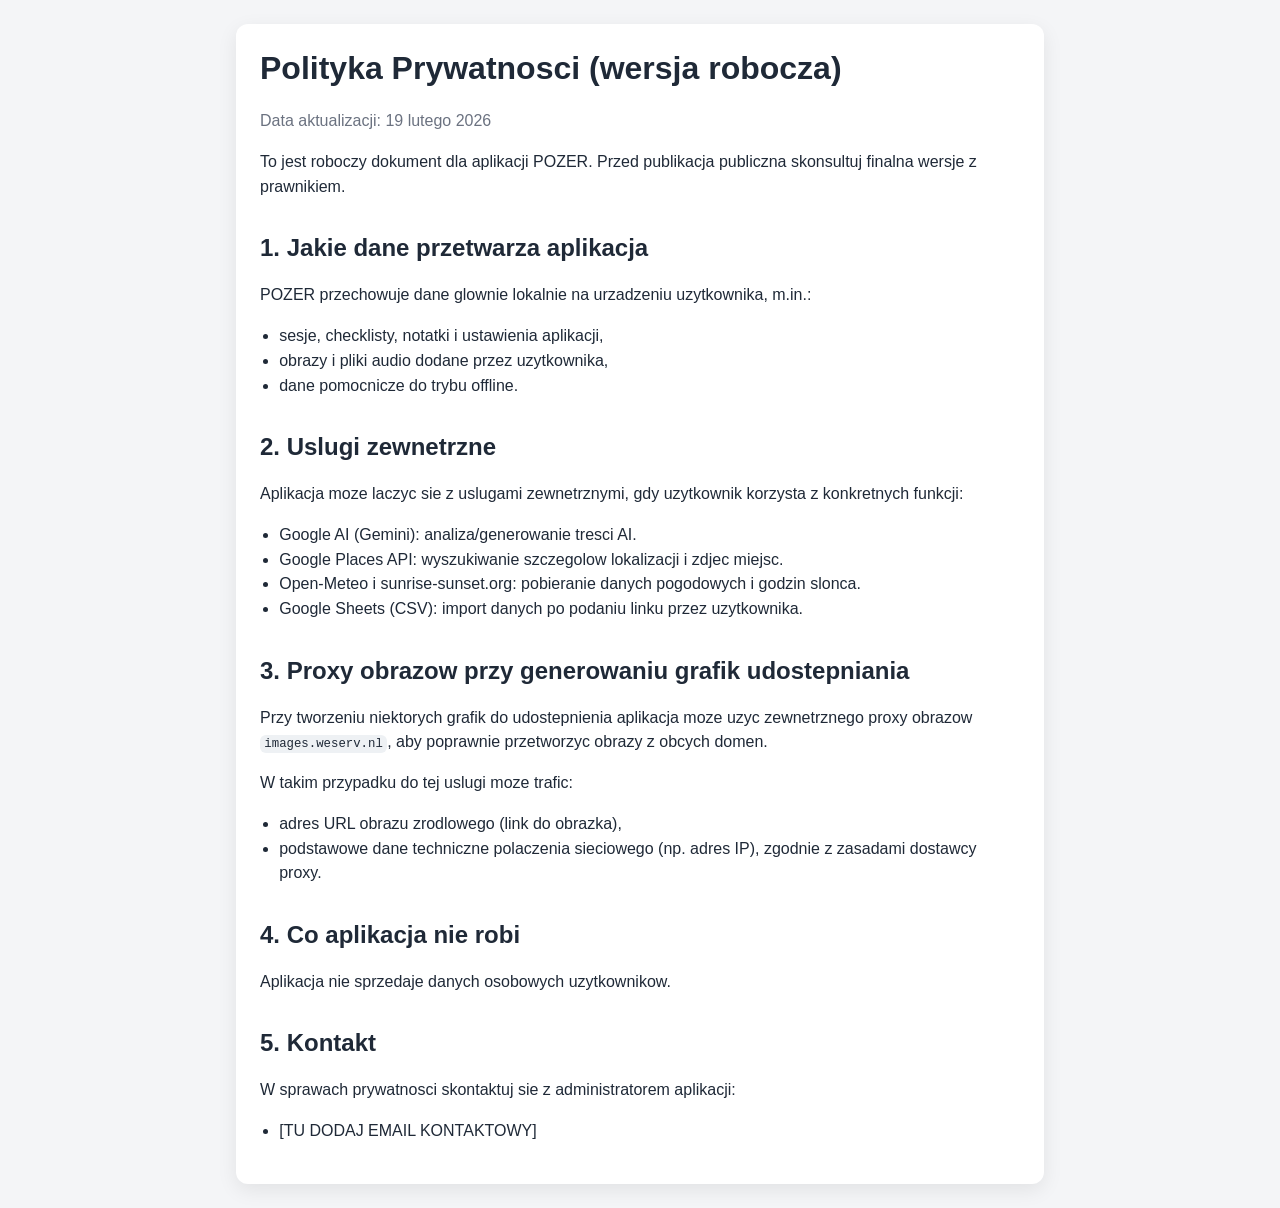
==== index.html @ 109939c1 "Add privacy policy page" ====
<!doctype html>
<html lang="pl">
<head>
  <meta charset="UTF-8" />
  <meta name="viewport" content="width=device-width, initial-scale=1.0" />
  <title>Polityka Prywatnosci - POZER</title>
  <style>
    :root {
      color-scheme: light dark;
    }
    body {
      margin: 0;
      font-family: -apple-system, BlinkMacSystemFont, "Segoe UI", Roboto, "Helvetica Neue", Arial, sans-serif;
      line-height: 1.55;
      background: #f4f5f7;
      color: #1f2937;
    }
    main {
      max-width: 760px;
      margin: 24px auto;
      padding: 24px;
      background: #ffffff;
      border-radius: 12px;
      box-shadow: 0 6px 20px rgba(0, 0, 0, 0.08);
    }
    h1, h2 {
      line-height: 1.25;
      margin-top: 1.4em;
    }
    h1 {
      margin-top: 0;
    }
    code {
      background: #eef1f4;
      padding: 0.15em 0.35em;
      border-radius: 6px;
      font-size: 0.95em;
    }
    ul {
      padding-left: 1.2em;
    }
    .muted {
      color: #6b7280;
    }
    @media (max-width: 820px) {
      main {
        margin: 0;
        border-radius: 0;
        min-height: 100vh;
      }
    }
  </style>
</head>
<body>
  <main>
    <h1>Polityka Prywatnosci (wersja robocza)</h1>
    <p class="muted">Data aktualizacji: 19 lutego 2026</p>
    <p>To jest roboczy dokument dla aplikacji POZER. Przed publikacja publiczna skonsultuj finalna wersje z prawnikiem.</p>

    <h2>1. Jakie dane przetwarza aplikacja</h2>
    <p>POZER przechowuje dane glownie lokalnie na urzadzeniu uzytkownika, m.in.:</p>
    <ul>
      <li>sesje, checklisty, notatki i ustawienia aplikacji,</li>
      <li>obrazy i pliki audio dodane przez uzytkownika,</li>
      <li>dane pomocnicze do trybu offline.</li>
    </ul>

    <h2>2. Uslugi zewnetrzne</h2>
    <p>Aplikacja moze laczyc sie z uslugami zewnetrznymi, gdy uzytkownik korzysta z konkretnych funkcji:</p>
    <ul>
      <li>Google AI (Gemini): analiza/generowanie tresci AI.</li>
      <li>Google Places API: wyszukiwanie szczegolow lokalizacji i zdjec miejsc.</li>
      <li>Open-Meteo i sunrise-sunset.org: pobieranie danych pogodowych i godzin slonca.</li>
      <li>Google Sheets (CSV): import danych po podaniu linku przez uzytkownika.</li>
    </ul>

    <h2>3. Proxy obrazow przy generowaniu grafik udostepniania</h2>
    <p>Przy tworzeniu niektorych grafik do udostepnienia aplikacja moze uzyc zewnetrznego proxy obrazow <code>images.weserv.nl</code>, aby poprawnie przetworzyc obrazy z obcych domen.</p>
    <p>W takim przypadku do tej uslugi moze trafic:</p>
    <ul>
      <li>adres URL obrazu zrodlowego (link do obrazka),</li>
      <li>podstawowe dane techniczne polaczenia sieciowego (np. adres IP), zgodnie z zasadami dostawcy proxy.</li>
    </ul>

    <h2>4. Co aplikacja nie robi</h2>
    <p>Aplikacja nie sprzedaje danych osobowych uzytkownikow.</p>

    <h2>5. Kontakt</h2>
    <p>W sprawach prywatnosci skontaktuj sie z administratorem aplikacji:</p>
    <ul>
      <li>[TU DODAJ EMAIL KONTAKTOWY]</li>
    </ul>
  </main>
</body>
</html>
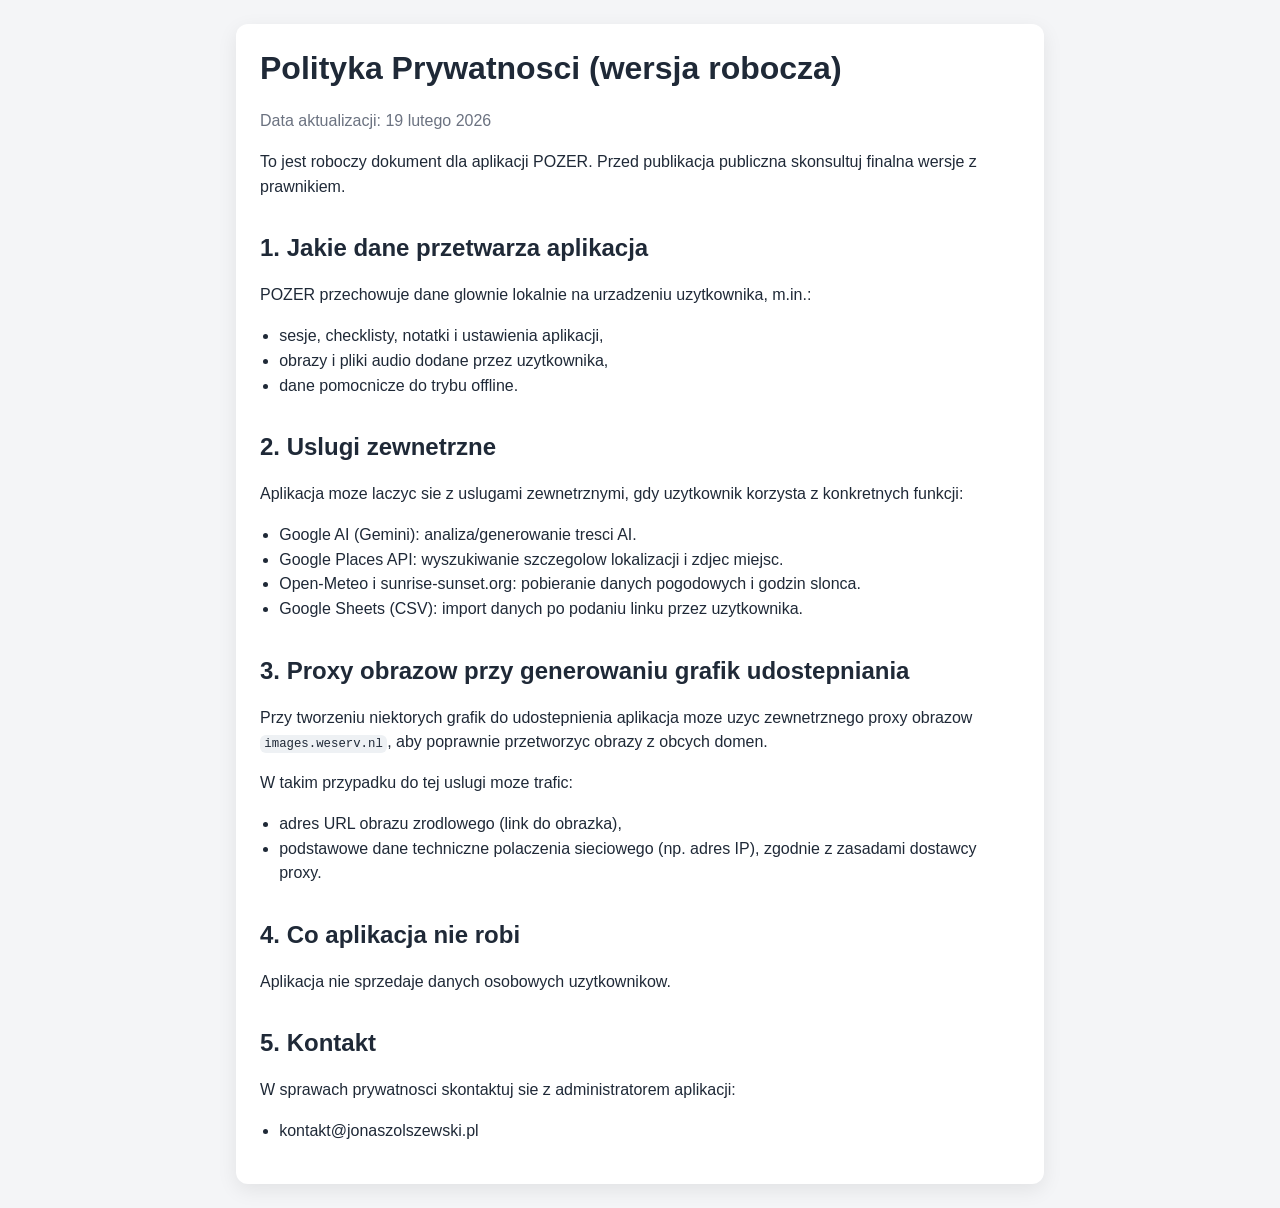
==== commit 94353bcb: "Update privacy contact email" ====
--- a/index.html
+++ b/index.html
@@ -88,7 +88,7 @@
     <h2>5. Kontakt</h2>
     <p>W sprawach prywatnosci skontaktuj sie z administratorem aplikacji:</p>
     <ul>
-      <li>[TU DODAJ EMAIL KONTAKTOWY]</li>
+      <li>kontakt@jonaszolszewski.pl</li>
     </ul>
   </main>
 </body>
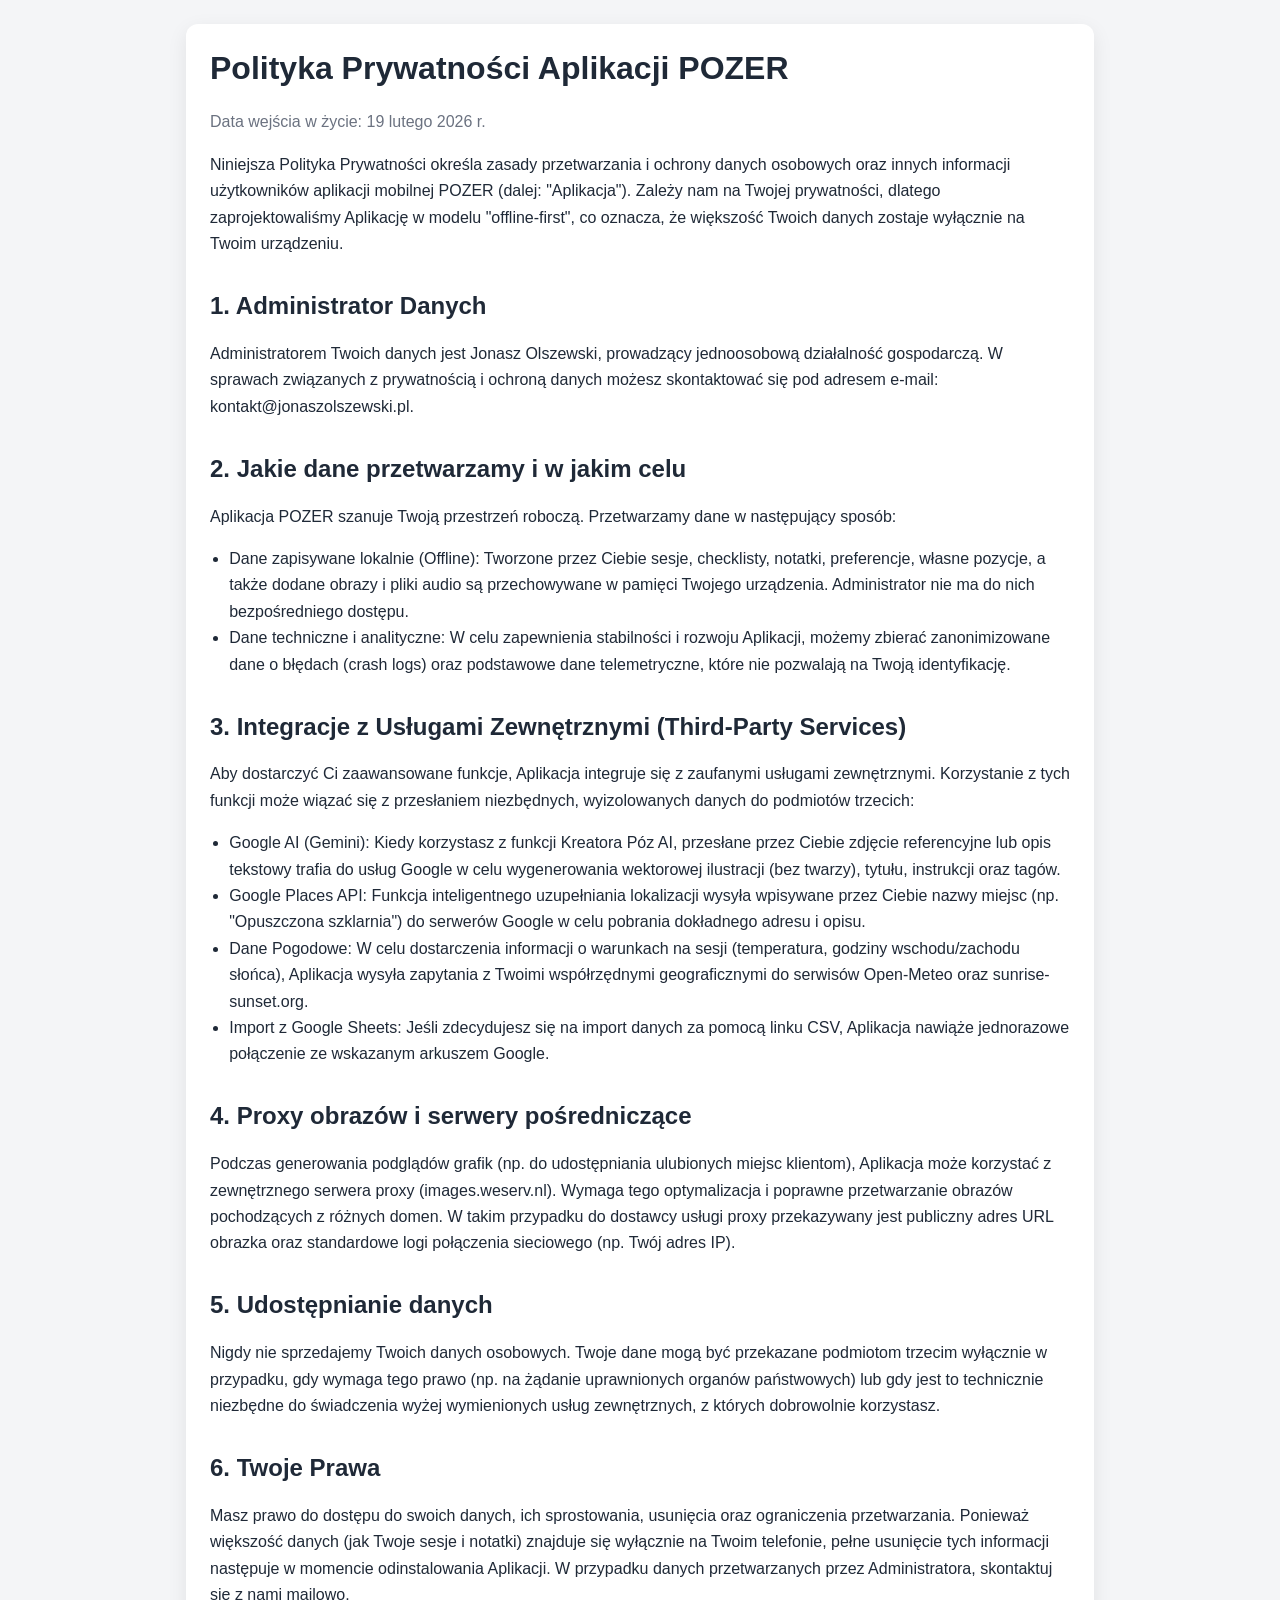
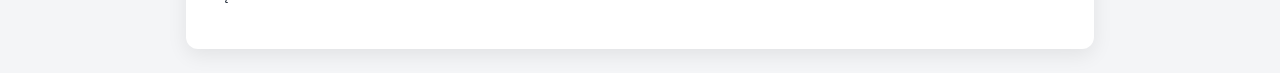
==== commit a8fbd7c2: "Update privacy policy content (2026-02-19)" ====
--- a/index.html
+++ b/index.html
@@ -3,20 +3,17 @@
 <head>
   <meta charset="UTF-8" />
   <meta name="viewport" content="width=device-width, initial-scale=1.0" />
-  <title>Polityka Prywatnosci - POZER</title>
+  <title>Polityka Prywatności - POZER</title>
   <style>
-    :root {
-      color-scheme: light dark;
-    }
     body {
       margin: 0;
       font-family: -apple-system, BlinkMacSystemFont, "Segoe UI", Roboto, "Helvetica Neue", Arial, sans-serif;
-      line-height: 1.55;
+      line-height: 1.65;
       background: #f4f5f7;
       color: #1f2937;
     }
     main {
-      max-width: 760px;
+      max-width: 860px;
       margin: 24px auto;
       padding: 24px;
       background: #ffffff;
@@ -27,22 +24,10 @@
       line-height: 1.25;
       margin-top: 1.4em;
     }
-    h1 {
-      margin-top: 0;
-    }
-    code {
-      background: #eef1f4;
-      padding: 0.15em 0.35em;
-      border-radius: 6px;
-      font-size: 0.95em;
-    }
-    ul {
-      padding-left: 1.2em;
-    }
-    .muted {
-      color: #6b7280;
-    }
-    @media (max-width: 820px) {
+    h1 { margin-top: 0; }
+    ul { padding-left: 1.2em; }
+    .muted { color: #6b7280; }
+    @media (max-width: 900px) {
       main {
         margin: 0;
         border-radius: 0;
@@ -53,43 +38,38 @@
 </head>
 <body>
   <main>
-    <h1>Polityka Prywatnosci (wersja robocza)</h1>
-    <p class="muted">Data aktualizacji: 19 lutego 2026</p>
-    <p>To jest roboczy dokument dla aplikacji POZER. Przed publikacja publiczna skonsultuj finalna wersje z prawnikiem.</p>
+    <h1>Polityka Prywatności Aplikacji POZER</h1>
+    <p class="muted">Data wejścia w życie: 19 lutego 2026 r.</p>
 
-    <h2>1. Jakie dane przetwarza aplikacja</h2>
-    <p>POZER przechowuje dane glownie lokalnie na urzadzeniu uzytkownika, m.in.:</p>
+    <p>Niniejsza Polityka Prywatności określa zasady przetwarzania i ochrony danych osobowych oraz innych informacji użytkowników aplikacji mobilnej POZER (dalej: "Aplikacja"). Zależy nam na Twojej prywatności, dlatego zaprojektowaliśmy Aplikację w modelu "offline-first", co oznacza, że większość Twoich danych zostaje wyłącznie na Twoim urządzeniu.</p>
+
+    <h2>1. Administrator Danych</h2>
+    <p>Administratorem Twoich danych jest Jonasz Olszewski, prowadzący jednoosobową działalność gospodarczą. W sprawach związanych z prywatnością i ochroną danych możesz skontaktować się pod adresem e-mail: kontakt@jonaszolszewski.pl.</p>
+
+    <h2>2. Jakie dane przetwarzamy i w jakim celu</h2>
+    <p>Aplikacja POZER szanuje Twoją przestrzeń roboczą. Przetwarzamy dane w następujący sposób:</p>
     <ul>
-      <li>sesje, checklisty, notatki i ustawienia aplikacji,</li>
-      <li>obrazy i pliki audio dodane przez uzytkownika,</li>
-      <li>dane pomocnicze do trybu offline.</li>
+      <li>Dane zapisywane lokalnie (Offline): Tworzone przez Ciebie sesje, checklisty, notatki, preferencje, własne pozycje, a także dodane obrazy i pliki audio są przechowywane w pamięci Twojego urządzenia. Administrator nie ma do nich bezpośredniego dostępu.</li>
+      <li>Dane techniczne i analityczne: W celu zapewnienia stabilności i rozwoju Aplikacji, możemy zbierać zanonimizowane dane o błędach (crash logs) oraz podstawowe dane telemetryczne, które nie pozwalają na Twoją identyfikację.</li>
     </ul>
 
-    <h2>2. Uslugi zewnetrzne</h2>
-    <p>Aplikacja moze laczyc sie z uslugami zewnetrznymi, gdy uzytkownik korzysta z konkretnych funkcji:</p>
+    <h2>3. Integracje z Usługami Zewnętrznymi (Third-Party Services)</h2>
+    <p>Aby dostarczyć Ci zaawansowane funkcje, Aplikacja integruje się z zaufanymi usługami zewnętrznymi. Korzystanie z tych funkcji może wiązać się z przesłaniem niezbędnych, wyizolowanych danych do podmiotów trzecich:</p>
     <ul>
-      <li>Google AI (Gemini): analiza/generowanie tresci AI.</li>
-      <li>Google Places API: wyszukiwanie szczegolow lokalizacji i zdjec miejsc.</li>
-      <li>Open-Meteo i sunrise-sunset.org: pobieranie danych pogodowych i godzin slonca.</li>
-      <li>Google Sheets (CSV): import danych po podaniu linku przez uzytkownika.</li>
+      <li>Google AI (Gemini): Kiedy korzystasz z funkcji Kreatora Póz AI, przesłane przez Ciebie zdjęcie referencyjne lub opis tekstowy trafia do usług Google w celu wygenerowania wektorowej ilustracji (bez twarzy), tytułu, instrukcji oraz tagów.</li>
+      <li>Google Places API: Funkcja inteligentnego uzupełniania lokalizacji wysyła wpisywane przez Ciebie nazwy miejsc (np. "Opuszczona szklarnia") do serwerów Google w celu pobrania dokładnego adresu i opisu.</li>
+      <li>Dane Pogodowe: W celu dostarczenia informacji o warunkach na sesji (temperatura, godziny wschodu/zachodu słońca), Aplikacja wysyła zapytania z Twoimi współrzędnymi geograficznymi do serwisów Open-Meteo oraz sunrise-sunset.org.</li>
+      <li>Import z Google Sheets: Jeśli zdecydujesz się na import danych za pomocą linku CSV, Aplikacja nawiąże jednorazowe połączenie ze wskazanym arkuszem Google.</li>
     </ul>
 
-    <h2>3. Proxy obrazow przy generowaniu grafik udostepniania</h2>
-    <p>Przy tworzeniu niektorych grafik do udostepnienia aplikacja moze uzyc zewnetrznego proxy obrazow <code>images.weserv.nl</code>, aby poprawnie przetworzyc obrazy z obcych domen.</p>
-    <p>W takim przypadku do tej uslugi moze trafic:</p>
-    <ul>
-      <li>adres URL obrazu zrodlowego (link do obrazka),</li>
-      <li>podstawowe dane techniczne polaczenia sieciowego (np. adres IP), zgodnie z zasadami dostawcy proxy.</li>
-    </ul>
+    <h2>4. Proxy obrazów i serwery pośredniczące</h2>
+    <p>Podczas generowania podglądów grafik (np. do udostępniania ulubionych miejsc klientom), Aplikacja może korzystać z zewnętrznego serwera proxy (images.weserv.nl). Wymaga tego optymalizacja i poprawne przetwarzanie obrazów pochodzących z różnych domen. W takim przypadku do dostawcy usługi proxy przekazywany jest publiczny adres URL obrazka oraz standardowe logi połączenia sieciowego (np. Twój adres IP).</p>
 
-    <h2>4. Co aplikacja nie robi</h2>
-    <p>Aplikacja nie sprzedaje danych osobowych uzytkownikow.</p>
+    <h2>5. Udostępnianie danych</h2>
+    <p>Nigdy nie sprzedajemy Twoich danych osobowych. Twoje dane mogą być przekazane podmiotom trzecim wyłącznie w przypadku, gdy wymaga tego prawo (np. na żądanie uprawnionych organów państwowych) lub gdy jest to technicznie niezbędne do świadczenia wyżej wymienionych usług zewnętrznych, z których dobrowolnie korzystasz.</p>
 
-    <h2>5. Kontakt</h2>
-    <p>W sprawach prywatnosci skontaktuj sie z administratorem aplikacji:</p>
-    <ul>
-      <li>kontakt@jonaszolszewski.pl</li>
-    </ul>
+    <h2>6. Twoje Prawa</h2>
+    <p>Masz prawo do dostępu do swoich danych, ich sprostowania, usunięcia oraz ograniczenia przetwarzania. Ponieważ większość danych (jak Twoje sesje i notatki) znajduje się wyłącznie na Twoim telefonie, pełne usunięcie tych informacji następuje w momencie odinstalowania Aplikacji. W przypadku danych przetwarzanych przez Administratora, skontaktuj się z nami mailowo.</p>
   </main>
 </body>
 </html>
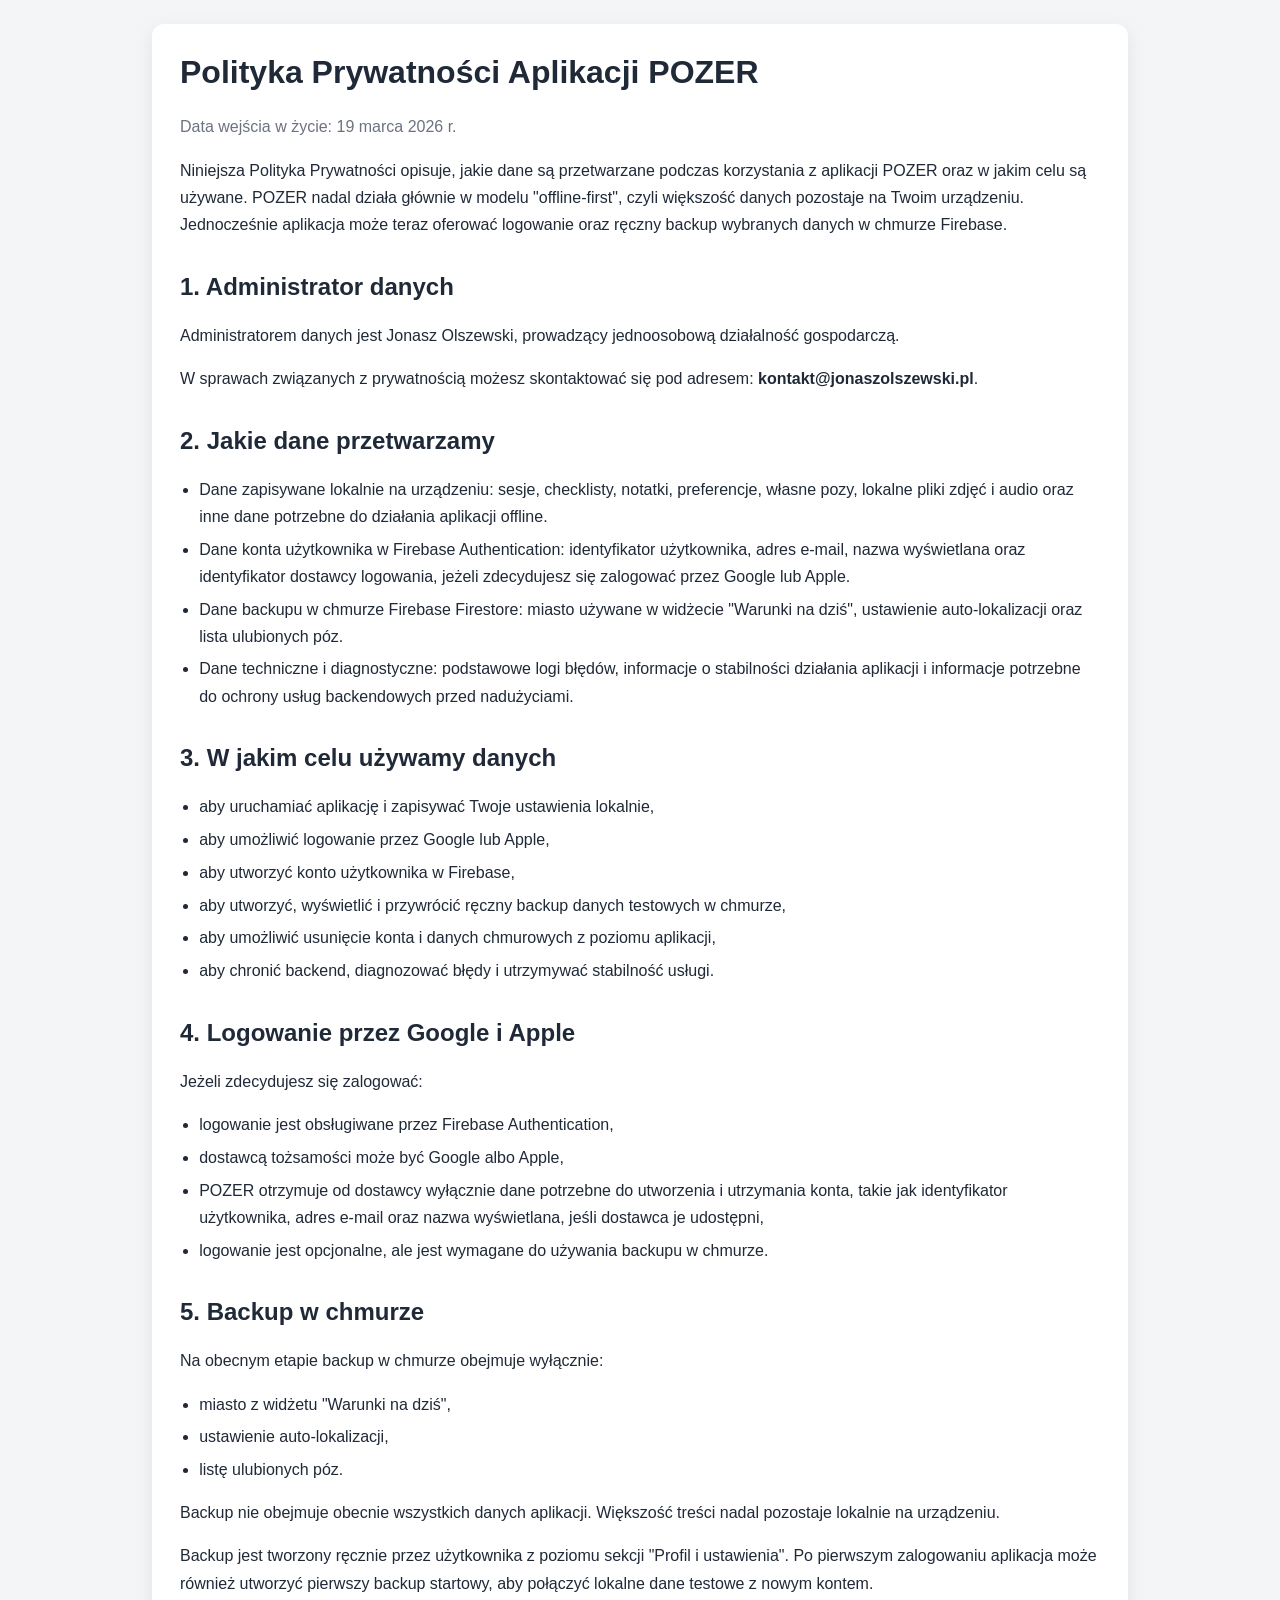
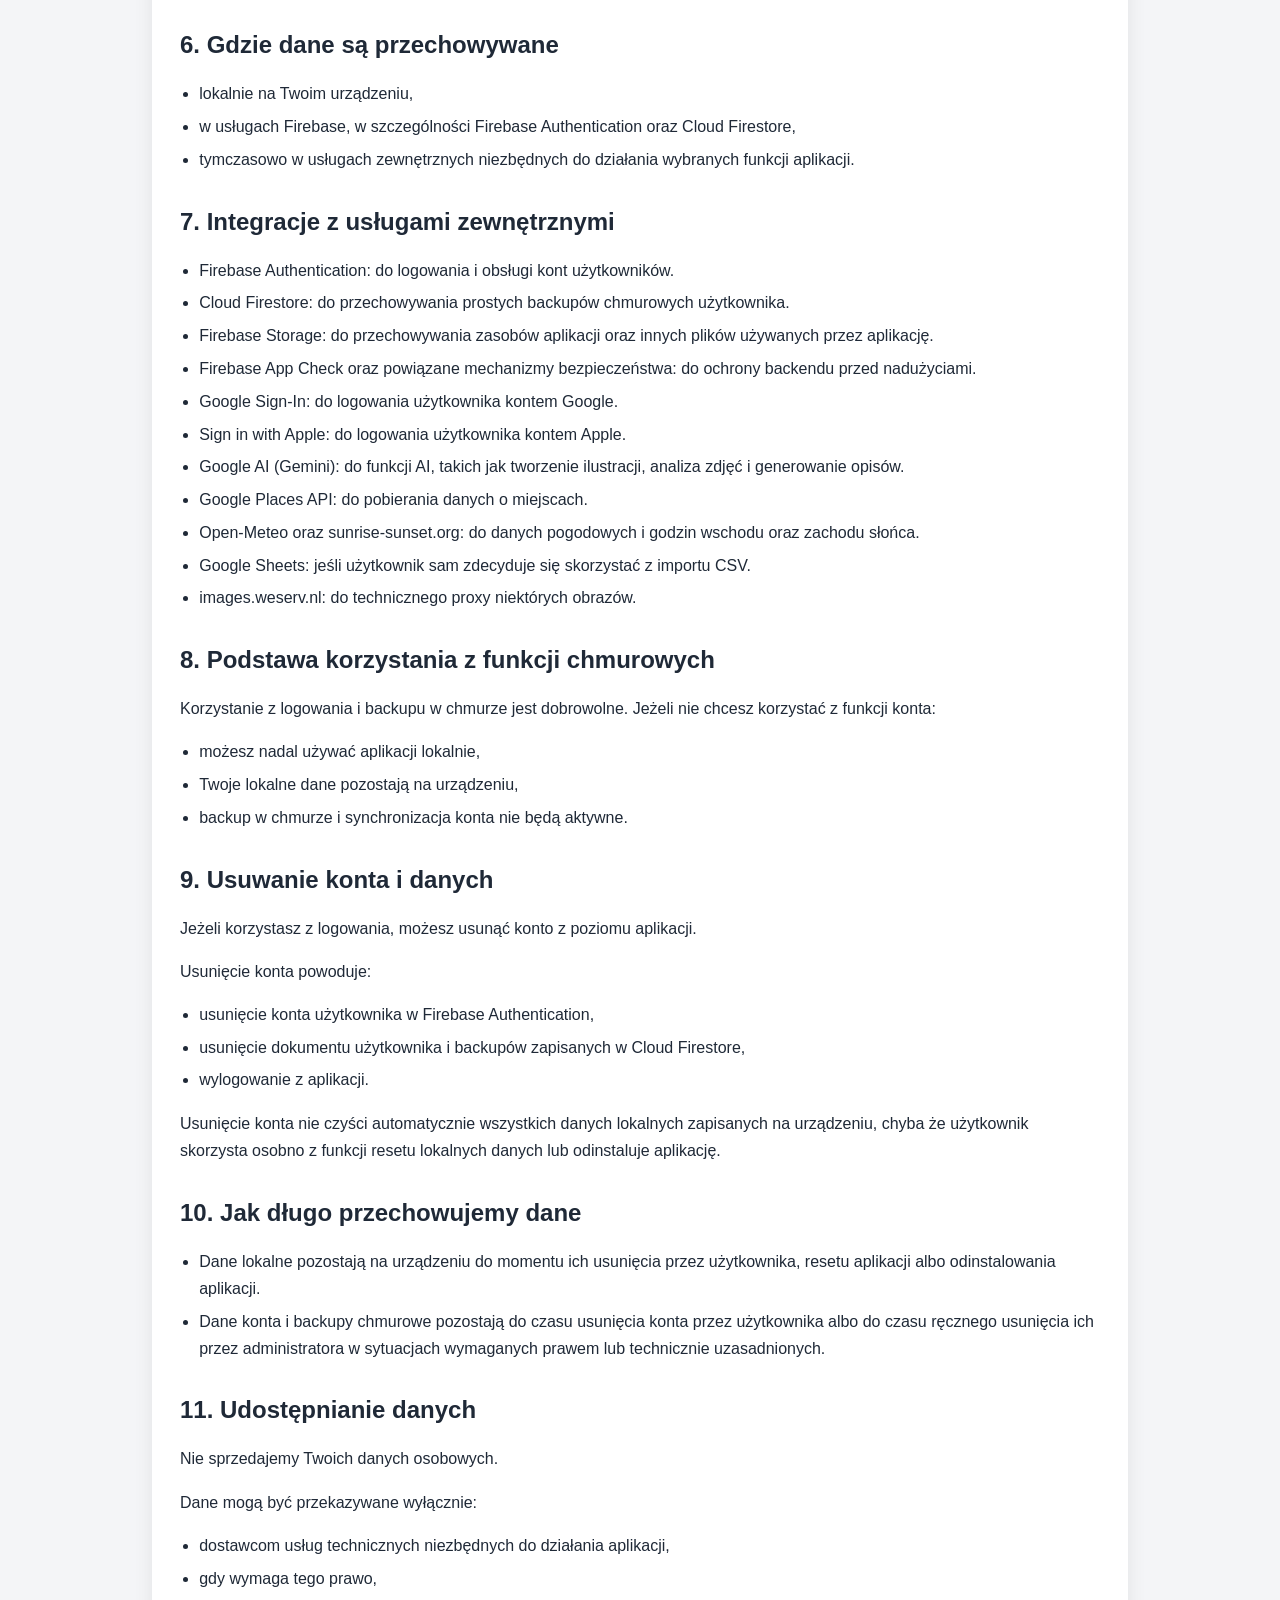
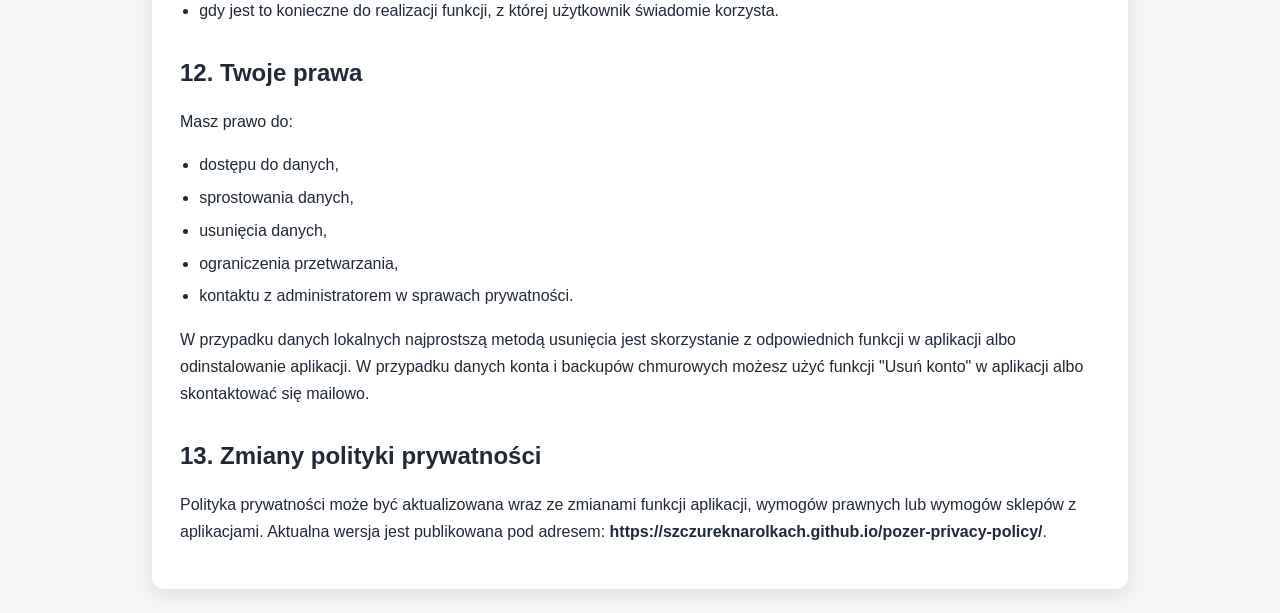
==== commit 6799b5b8: "Update privacy policy for auth and cloud backups" ====
--- a/index.html
+++ b/index.html
@@ -8,14 +8,14 @@
     body {
       margin: 0;
       font-family: -apple-system, BlinkMacSystemFont, "Segoe UI", Roboto, "Helvetica Neue", Arial, sans-serif;
-      line-height: 1.65;
+      line-height: 1.7;
       background: #f4f5f7;
       color: #1f2937;
     }
     main {
-      max-width: 860px;
+      max-width: 920px;
       margin: 24px auto;
-      padding: 24px;
+      padding: 28px;
       background: #ffffff;
       border-radius: 12px;
       box-shadow: 0 6px 20px rgba(0, 0, 0, 0.08);
@@ -26,6 +26,7 @@
     }
     h1 { margin-top: 0; }
     ul { padding-left: 1.2em; }
+    li { margin: 0.35em 0; }
     .muted { color: #6b7280; }
     @media (max-width: 900px) {
       main {
@@ -39,37 +40,119 @@
 <body>
   <main>
     <h1>Polityka Prywatności Aplikacji POZER</h1>
-    <p class="muted">Data wejścia w życie: 19 lutego 2026 r.</p>
+    <p class="muted">Data wejścia w życie: 19 marca 2026 r.</p>
 
-    <p>Niniejsza Polityka Prywatności określa zasady przetwarzania i ochrony danych osobowych oraz innych informacji użytkowników aplikacji mobilnej POZER (dalej: "Aplikacja"). Zależy nam na Twojej prywatności, dlatego zaprojektowaliśmy Aplikację w modelu "offline-first", co oznacza, że większość Twoich danych zostaje wyłącznie na Twoim urządzeniu.</p>
+    <p>Niniejsza Polityka Prywatności opisuje, jakie dane są przetwarzane podczas korzystania z aplikacji POZER oraz w jakim celu są używane. POZER nadal działa głównie w modelu "offline-first", czyli większość danych pozostaje na Twoim urządzeniu. Jednocześnie aplikacja może teraz oferować logowanie oraz ręczny backup wybranych danych w chmurze Firebase.</p>
 
-    <h2>1. Administrator Danych</h2>
-    <p>Administratorem Twoich danych jest Jonasz Olszewski, prowadzący jednoosobową działalność gospodarczą. W sprawach związanych z prywatnością i ochroną danych możesz skontaktować się pod adresem e-mail: kontakt@jonaszolszewski.pl.</p>
+    <h2>1. Administrator danych</h2>
+    <p>Administratorem danych jest Jonasz Olszewski, prowadzący jednoosobową działalność gospodarczą.</p>
+    <p>W sprawach związanych z prywatnością możesz skontaktować się pod adresem: <strong>kontakt@jonaszolszewski.pl</strong>.</p>
 
-    <h2>2. Jakie dane przetwarzamy i w jakim celu</h2>
-    <p>Aplikacja POZER szanuje Twoją przestrzeń roboczą. Przetwarzamy dane w następujący sposób:</p>
+    <h2>2. Jakie dane przetwarzamy</h2>
     <ul>
-      <li>Dane zapisywane lokalnie (Offline): Tworzone przez Ciebie sesje, checklisty, notatki, preferencje, własne pozycje, a także dodane obrazy i pliki audio są przechowywane w pamięci Twojego urządzenia. Administrator nie ma do nich bezpośredniego dostępu.</li>
-      <li>Dane techniczne i analityczne: W celu zapewnienia stabilności i rozwoju Aplikacji, możemy zbierać zanonimizowane dane o błędach (crash logs) oraz podstawowe dane telemetryczne, które nie pozwalają na Twoją identyfikację.</li>
+      <li>Dane zapisywane lokalnie na urządzeniu: sesje, checklisty, notatki, preferencje, własne pozy, lokalne pliki zdjęć i audio oraz inne dane potrzebne do działania aplikacji offline.</li>
+      <li>Dane konta użytkownika w Firebase Authentication: identyfikator użytkownika, adres e-mail, nazwa wyświetlana oraz identyfikator dostawcy logowania, jeżeli zdecydujesz się zalogować przez Google lub Apple.</li>
+      <li>Dane backupu w chmurze Firebase Firestore: miasto używane w widżecie "Warunki na dziś", ustawienie auto-lokalizacji oraz lista ulubionych póz.</li>
+      <li>Dane techniczne i diagnostyczne: podstawowe logi błędów, informacje o stabilności działania aplikacji i informacje potrzebne do ochrony usług backendowych przed nadużyciami.</li>
     </ul>
 
-    <h2>3. Integracje z Usługami Zewnętrznymi (Third-Party Services)</h2>
-    <p>Aby dostarczyć Ci zaawansowane funkcje, Aplikacja integruje się z zaufanymi usługami zewnętrznymi. Korzystanie z tych funkcji może wiązać się z przesłaniem niezbędnych, wyizolowanych danych do podmiotów trzecich:</p>
+    <h2>3. W jakim celu używamy danych</h2>
     <ul>
-      <li>Google AI (Gemini): Kiedy korzystasz z funkcji Kreatora Póz AI, przesłane przez Ciebie zdjęcie referencyjne lub opis tekstowy trafia do usług Google w celu wygenerowania wektorowej ilustracji (bez twarzy), tytułu, instrukcji oraz tagów.</li>
-      <li>Google Places API: Funkcja inteligentnego uzupełniania lokalizacji wysyła wpisywane przez Ciebie nazwy miejsc (np. "Opuszczona szklarnia") do serwerów Google w celu pobrania dokładnego adresu i opisu.</li>
-      <li>Dane Pogodowe: W celu dostarczenia informacji o warunkach na sesji (temperatura, godziny wschodu/zachodu słońca), Aplikacja wysyła zapytania z Twoimi współrzędnymi geograficznymi do serwisów Open-Meteo oraz sunrise-sunset.org.</li>
-      <li>Import z Google Sheets: Jeśli zdecydujesz się na import danych za pomocą linku CSV, Aplikacja nawiąże jednorazowe połączenie ze wskazanym arkuszem Google.</li>
+      <li>aby uruchamiać aplikację i zapisywać Twoje ustawienia lokalnie,</li>
+      <li>aby umożliwić logowanie przez Google lub Apple,</li>
+      <li>aby utworzyć konto użytkownika w Firebase,</li>
+      <li>aby utworzyć, wyświetlić i przywrócić ręczny backup danych testowych w chmurze,</li>
+      <li>aby umożliwić usunięcie konta i danych chmurowych z poziomu aplikacji,</li>
+      <li>aby chronić backend, diagnozować błędy i utrzymywać stabilność usługi.</li>
     </ul>
 
-    <h2>4. Proxy obrazów i serwery pośredniczące</h2>
-    <p>Podczas generowania podglądów grafik (np. do udostępniania ulubionych miejsc klientom), Aplikacja może korzystać z zewnętrznego serwera proxy (images.weserv.nl). Wymaga tego optymalizacja i poprawne przetwarzanie obrazów pochodzących z różnych domen. W takim przypadku do dostawcy usługi proxy przekazywany jest publiczny adres URL obrazka oraz standardowe logi połączenia sieciowego (np. Twój adres IP).</p>
+    <h2>4. Logowanie przez Google i Apple</h2>
+    <p>Jeżeli zdecydujesz się zalogować:</p>
+    <ul>
+      <li>logowanie jest obsługiwane przez Firebase Authentication,</li>
+      <li>dostawcą tożsamości może być Google albo Apple,</li>
+      <li>POZER otrzymuje od dostawcy wyłącznie dane potrzebne do utworzenia i utrzymania konta, takie jak identyfikator użytkownika, adres e-mail oraz nazwa wyświetlana, jeśli dostawca je udostępni,</li>
+      <li>logowanie jest opcjonalne, ale jest wymagane do używania backupu w chmurze.</li>
+    </ul>
 
-    <h2>5. Udostępnianie danych</h2>
-    <p>Nigdy nie sprzedajemy Twoich danych osobowych. Twoje dane mogą być przekazane podmiotom trzecim wyłącznie w przypadku, gdy wymaga tego prawo (np. na żądanie uprawnionych organów państwowych) lub gdy jest to technicznie niezbędne do świadczenia wyżej wymienionych usług zewnętrznych, z których dobrowolnie korzystasz.</p>
+    <h2>5. Backup w chmurze</h2>
+    <p>Na obecnym etapie backup w chmurze obejmuje wyłącznie:</p>
+    <ul>
+      <li>miasto z widżetu "Warunki na dziś",</li>
+      <li>ustawienie auto-lokalizacji,</li>
+      <li>listę ulubionych póz.</li>
+    </ul>
+    <p>Backup nie obejmuje obecnie wszystkich danych aplikacji. Większość treści nadal pozostaje lokalnie na urządzeniu.</p>
+    <p>Backup jest tworzony ręcznie przez użytkownika z poziomu sekcji "Profil i ustawienia". Po pierwszym zalogowaniu aplikacja może również utworzyć pierwszy backup startowy, aby połączyć lokalne dane testowe z nowym kontem.</p>
 
-    <h2>6. Twoje Prawa</h2>
-    <p>Masz prawo do dostępu do swoich danych, ich sprostowania, usunięcia oraz ograniczenia przetwarzania. Ponieważ większość danych (jak Twoje sesje i notatki) znajduje się wyłącznie na Twoim telefonie, pełne usunięcie tych informacji następuje w momencie odinstalowania Aplikacji. W przypadku danych przetwarzanych przez Administratora, skontaktuj się z nami mailowo.</p>
+    <h2>6. Gdzie dane są przechowywane</h2>
+    <ul>
+      <li>lokalnie na Twoim urządzeniu,</li>
+      <li>w usługach Firebase, w szczególności Firebase Authentication oraz Cloud Firestore,</li>
+      <li>tymczasowo w usługach zewnętrznych niezbędnych do działania wybranych funkcji aplikacji.</li>
+    </ul>
+
+    <h2>7. Integracje z usługami zewnętrznymi</h2>
+    <ul>
+      <li>Firebase Authentication: do logowania i obsługi kont użytkowników.</li>
+      <li>Cloud Firestore: do przechowywania prostych backupów chmurowych użytkownika.</li>
+      <li>Firebase Storage: do przechowywania zasobów aplikacji oraz innych plików używanych przez aplikację.</li>
+      <li>Firebase App Check oraz powiązane mechanizmy bezpieczeństwa: do ochrony backendu przed nadużyciami.</li>
+      <li>Google Sign-In: do logowania użytkownika kontem Google.</li>
+      <li>Sign in with Apple: do logowania użytkownika kontem Apple.</li>
+      <li>Google AI (Gemini): do funkcji AI, takich jak tworzenie ilustracji, analiza zdjęć i generowanie opisów.</li>
+      <li>Google Places API: do pobierania danych o miejscach.</li>
+      <li>Open-Meteo oraz sunrise-sunset.org: do danych pogodowych i godzin wschodu oraz zachodu słońca.</li>
+      <li>Google Sheets: jeśli użytkownik sam zdecyduje się skorzystać z importu CSV.</li>
+      <li>images.weserv.nl: do technicznego proxy niektórych obrazów.</li>
+    </ul>
+
+    <h2>8. Podstawa korzystania z funkcji chmurowych</h2>
+    <p>Korzystanie z logowania i backupu w chmurze jest dobrowolne. Jeżeli nie chcesz korzystać z funkcji konta:</p>
+    <ul>
+      <li>możesz nadal używać aplikacji lokalnie,</li>
+      <li>Twoje lokalne dane pozostają na urządzeniu,</li>
+      <li>backup w chmurze i synchronizacja konta nie będą aktywne.</li>
+    </ul>
+
+    <h2>9. Usuwanie konta i danych</h2>
+    <p>Jeżeli korzystasz z logowania, możesz usunąć konto z poziomu aplikacji.</p>
+    <p>Usunięcie konta powoduje:</p>
+    <ul>
+      <li>usunięcie konta użytkownika w Firebase Authentication,</li>
+      <li>usunięcie dokumentu użytkownika i backupów zapisanych w Cloud Firestore,</li>
+      <li>wylogowanie z aplikacji.</li>
+    </ul>
+    <p>Usunięcie konta nie czyści automatycznie wszystkich danych lokalnych zapisanych na urządzeniu, chyba że użytkownik skorzysta osobno z funkcji resetu lokalnych danych lub odinstaluje aplikację.</p>
+
+    <h2>10. Jak długo przechowujemy dane</h2>
+    <ul>
+      <li>Dane lokalne pozostają na urządzeniu do momentu ich usunięcia przez użytkownika, resetu aplikacji albo odinstalowania aplikacji.</li>
+      <li>Dane konta i backupy chmurowe pozostają do czasu usunięcia konta przez użytkownika albo do czasu ręcznego usunięcia ich przez administratora w sytuacjach wymaganych prawem lub technicznie uzasadnionych.</li>
+    </ul>
+
+    <h2>11. Udostępnianie danych</h2>
+    <p>Nie sprzedajemy Twoich danych osobowych.</p>
+    <p>Dane mogą być przekazywane wyłącznie:</p>
+    <ul>
+      <li>dostawcom usług technicznych niezbędnych do działania aplikacji,</li>
+      <li>gdy wymaga tego prawo,</li>
+      <li>gdy jest to konieczne do realizacji funkcji, z której użytkownik świadomie korzysta.</li>
+    </ul>
+
+    <h2>12. Twoje prawa</h2>
+    <p>Masz prawo do:</p>
+    <ul>
+      <li>dostępu do danych,</li>
+      <li>sprostowania danych,</li>
+      <li>usunięcia danych,</li>
+      <li>ograniczenia przetwarzania,</li>
+      <li>kontaktu z administratorem w sprawach prywatności.</li>
+    </ul>
+    <p>W przypadku danych lokalnych najprostszą metodą usunięcia jest skorzystanie z odpowiednich funkcji w aplikacji albo odinstalowanie aplikacji. W przypadku danych konta i backupów chmurowych możesz użyć funkcji "Usuń konto" w aplikacji albo skontaktować się mailowo.</p>
+
+    <h2>13. Zmiany polityki prywatności</h2>
+    <p>Polityka prywatności może być aktualizowana wraz ze zmianami funkcji aplikacji, wymogów prawnych lub wymogów sklepów z aplikacjami. Aktualna wersja jest publikowana pod adresem: <strong>https://szczureknarolkach.github.io/pozer-privacy-policy/</strong>.</p>
   </main>
 </body>
 </html>
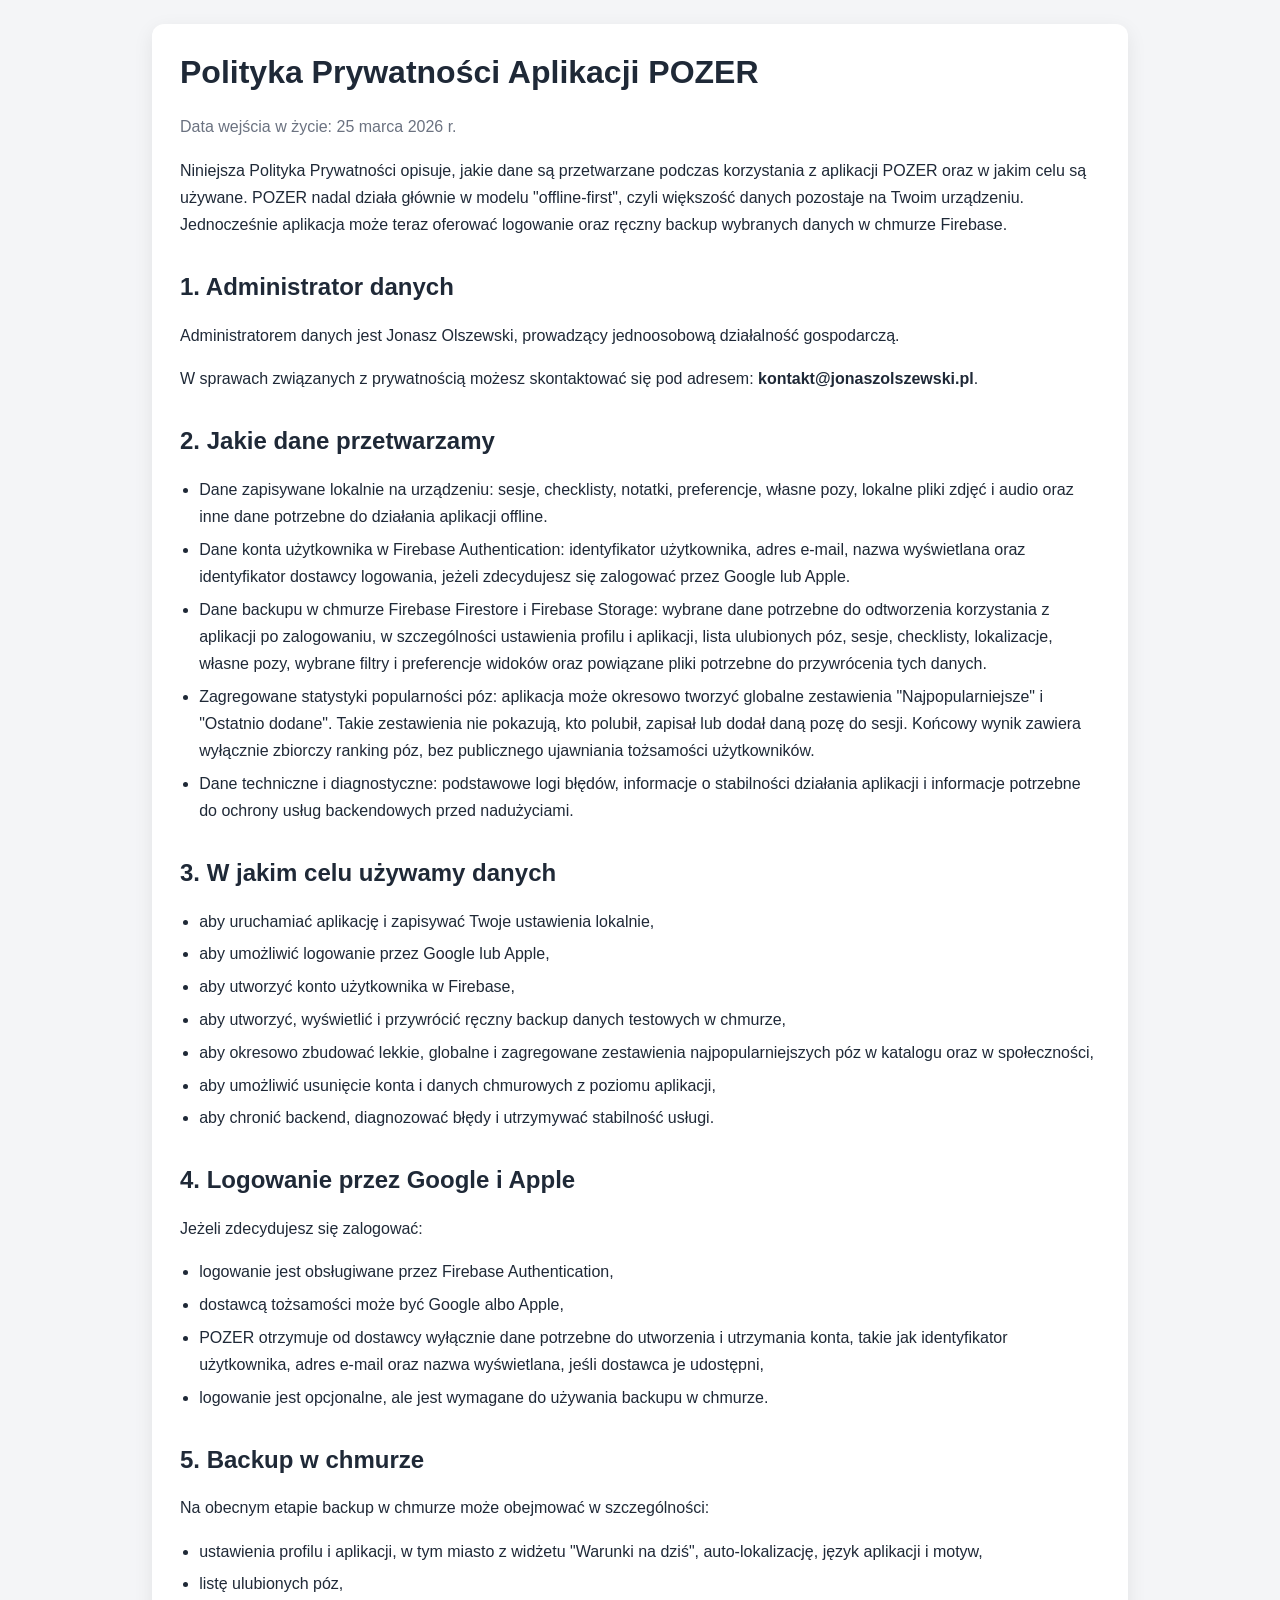
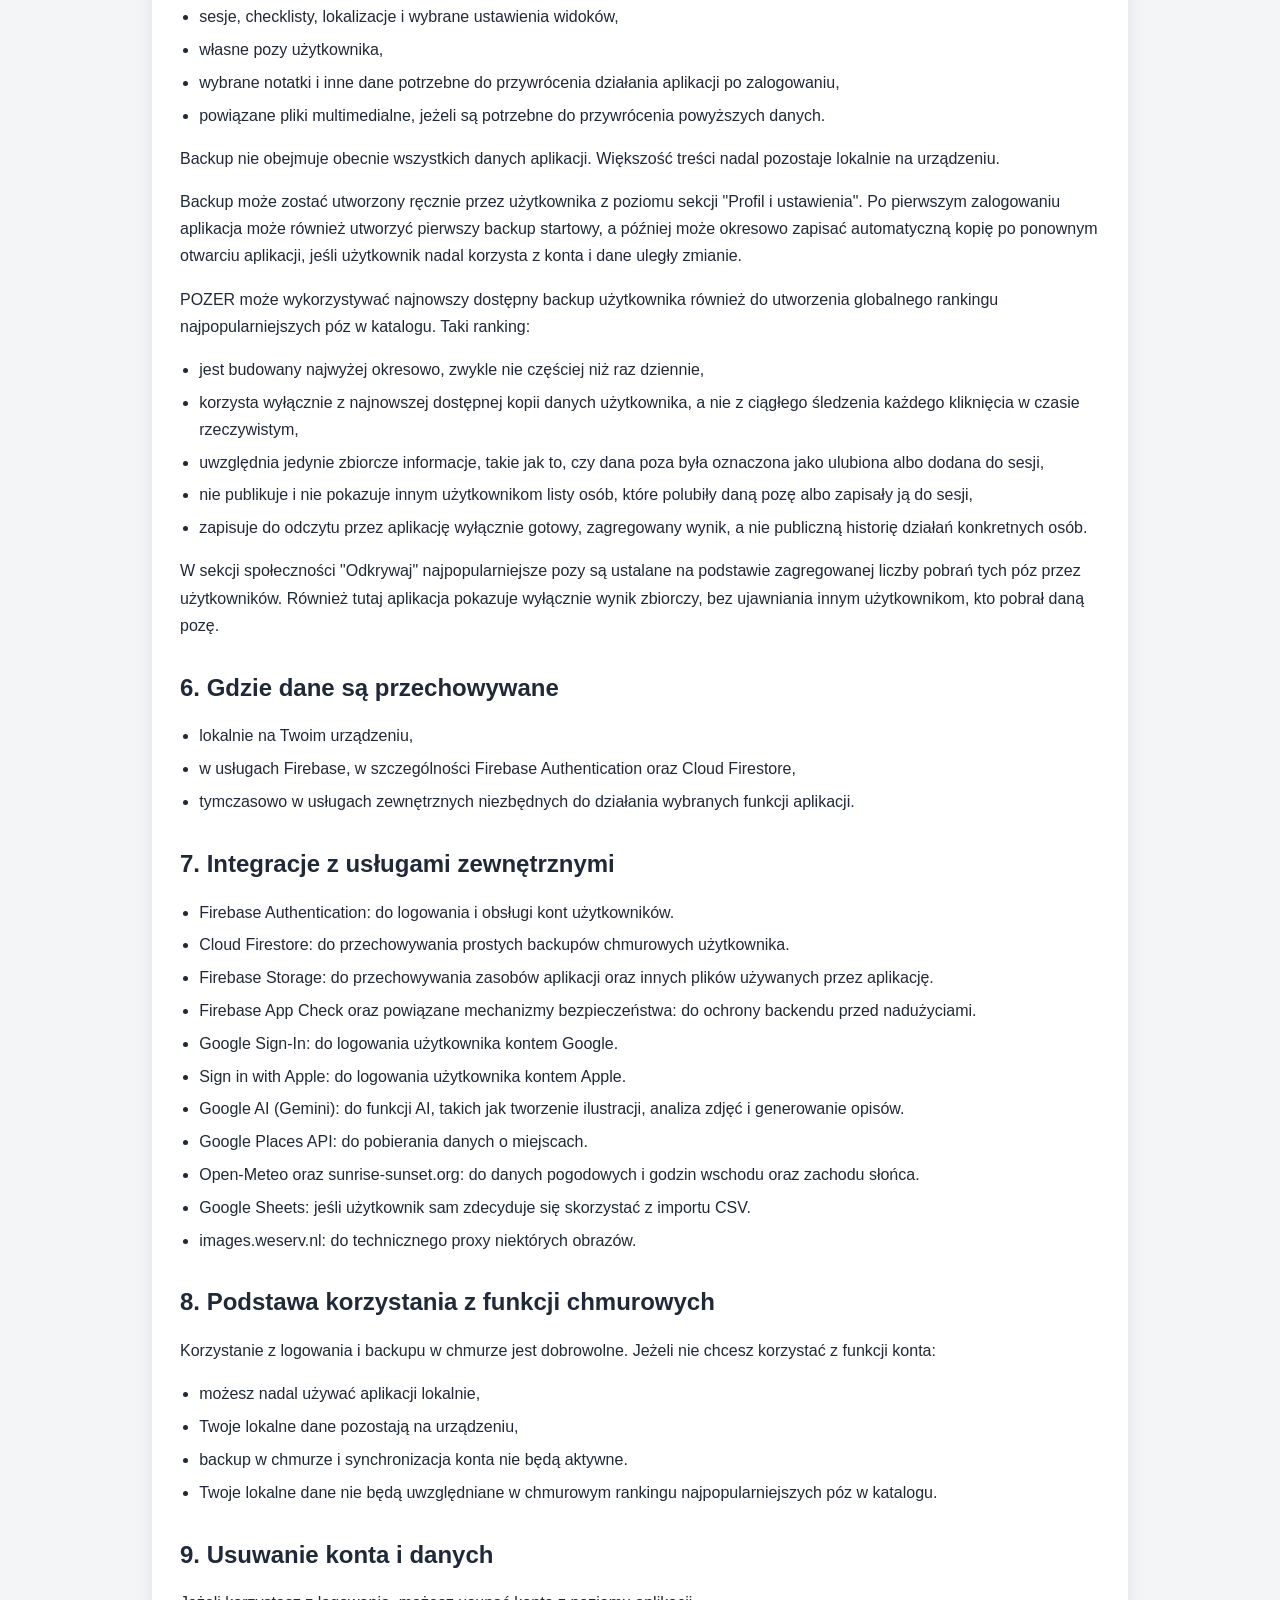
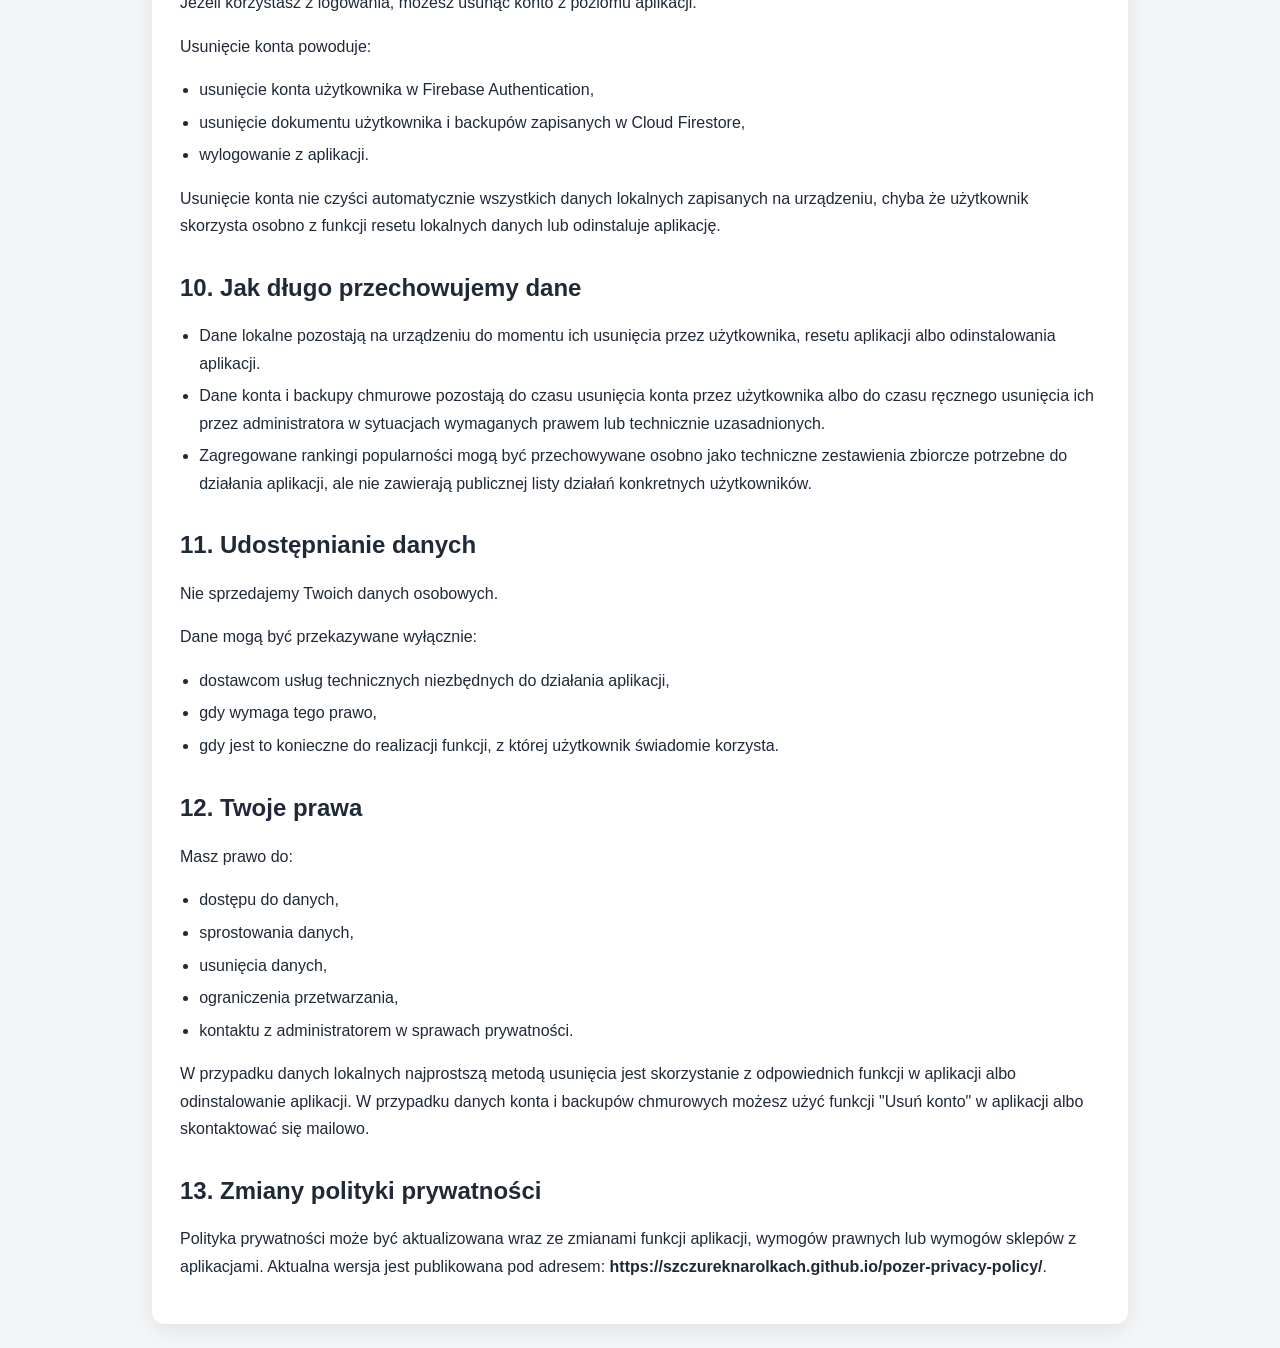
==== commit cde18ee3: "Update privacy policy for popularity rankings and backups" ====
--- a/index.html
+++ b/index.html
@@ -40,7 +40,7 @@
 <body>
   <main>
     <h1>Polityka Prywatności Aplikacji POZER</h1>
-    <p class="muted">Data wejścia w życie: 19 marca 2026 r.</p>
+    <p class="muted">Data wejścia w życie: 25 marca 2026 r.</p>
 
     <p>Niniejsza Polityka Prywatności opisuje, jakie dane są przetwarzane podczas korzystania z aplikacji POZER oraz w jakim celu są używane. POZER nadal działa głównie w modelu "offline-first", czyli większość danych pozostaje na Twoim urządzeniu. Jednocześnie aplikacja może teraz oferować logowanie oraz ręczny backup wybranych danych w chmurze Firebase.</p>
 
@@ -52,7 +52,8 @@
     <ul>
       <li>Dane zapisywane lokalnie na urządzeniu: sesje, checklisty, notatki, preferencje, własne pozy, lokalne pliki zdjęć i audio oraz inne dane potrzebne do działania aplikacji offline.</li>
       <li>Dane konta użytkownika w Firebase Authentication: identyfikator użytkownika, adres e-mail, nazwa wyświetlana oraz identyfikator dostawcy logowania, jeżeli zdecydujesz się zalogować przez Google lub Apple.</li>
-      <li>Dane backupu w chmurze Firebase Firestore: miasto używane w widżecie "Warunki na dziś", ustawienie auto-lokalizacji oraz lista ulubionych póz.</li>
+      <li>Dane backupu w chmurze Firebase Firestore i Firebase Storage: wybrane dane potrzebne do odtworzenia korzystania z aplikacji po zalogowaniu, w szczególności ustawienia profilu i aplikacji, lista ulubionych póz, sesje, checklisty, lokalizacje, własne pozy, wybrane filtry i preferencje widoków oraz powiązane pliki potrzebne do przywrócenia tych danych.</li>
+      <li>Zagregowane statystyki popularności póz: aplikacja może okresowo tworzyć globalne zestawienia "Najpopularniejsze" i "Ostatnio dodane". Takie zestawienia nie pokazują, kto polubił, zapisał lub dodał daną pozę do sesji. Końcowy wynik zawiera wyłącznie zbiorczy ranking póz, bez publicznego ujawniania tożsamości użytkowników.</li>
       <li>Dane techniczne i diagnostyczne: podstawowe logi błędów, informacje o stabilności działania aplikacji i informacje potrzebne do ochrony usług backendowych przed nadużyciami.</li>
     </ul>
 
@@ -62,6 +63,7 @@
       <li>aby umożliwić logowanie przez Google lub Apple,</li>
       <li>aby utworzyć konto użytkownika w Firebase,</li>
       <li>aby utworzyć, wyświetlić i przywrócić ręczny backup danych testowych w chmurze,</li>
+      <li>aby okresowo zbudować lekkie, globalne i zagregowane zestawienia najpopularniejszych póz w katalogu oraz w społeczności,</li>
       <li>aby umożliwić usunięcie konta i danych chmurowych z poziomu aplikacji,</li>
       <li>aby chronić backend, diagnozować błędy i utrzymywać stabilność usługi.</li>
     </ul>
@@ -76,14 +78,26 @@
     </ul>
 
     <h2>5. Backup w chmurze</h2>
-    <p>Na obecnym etapie backup w chmurze obejmuje wyłącznie:</p>
+    <p>Na obecnym etapie backup w chmurze może obejmować w szczególności:</p>
     <ul>
-      <li>miasto z widżetu "Warunki na dziś",</li>
-      <li>ustawienie auto-lokalizacji,</li>
-      <li>listę ulubionych póz.</li>
+      <li>ustawienia profilu i aplikacji, w tym miasto z widżetu "Warunki na dziś", auto-lokalizację, język aplikacji i motyw,</li>
+      <li>listę ulubionych póz,</li>
+      <li>sesje, checklisty, lokalizacje i wybrane ustawienia widoków,</li>
+      <li>własne pozy użytkownika,</li>
+      <li>wybrane notatki i inne dane potrzebne do przywrócenia działania aplikacji po zalogowaniu,</li>
+      <li>powiązane pliki multimedialne, jeżeli są potrzebne do przywrócenia powyższych danych.</li>
     </ul>
     <p>Backup nie obejmuje obecnie wszystkich danych aplikacji. Większość treści nadal pozostaje lokalnie na urządzeniu.</p>
-    <p>Backup jest tworzony ręcznie przez użytkownika z poziomu sekcji "Profil i ustawienia". Po pierwszym zalogowaniu aplikacja może również utworzyć pierwszy backup startowy, aby połączyć lokalne dane testowe z nowym kontem.</p>
+    <p>Backup może zostać utworzony ręcznie przez użytkownika z poziomu sekcji "Profil i ustawienia". Po pierwszym zalogowaniu aplikacja może również utworzyć pierwszy backup startowy, a później może okresowo zapisać automatyczną kopię po ponownym otwarciu aplikacji, jeśli użytkownik nadal korzysta z konta i dane uległy zmianie.</p>
+    <p>POZER może wykorzystywać najnowszy dostępny backup użytkownika również do utworzenia globalnego rankingu najpopularniejszych póz w katalogu. Taki ranking:</p>
+    <ul>
+      <li>jest budowany najwyżej okresowo, zwykle nie częściej niż raz dziennie,</li>
+      <li>korzysta wyłącznie z najnowszej dostępnej kopii danych użytkownika, a nie z ciągłego śledzenia każdego kliknięcia w czasie rzeczywistym,</li>
+      <li>uwzględnia jedynie zbiorcze informacje, takie jak to, czy dana poza była oznaczona jako ulubiona albo dodana do sesji,</li>
+      <li>nie publikuje i nie pokazuje innym użytkownikom listy osób, które polubiły daną pozę albo zapisały ją do sesji,</li>
+      <li>zapisuje do odczytu przez aplikację wyłącznie gotowy, zagregowany wynik, a nie publiczną historię działań konkretnych osób.</li>
+    </ul>
+    <p>W sekcji społeczności "Odkrywaj" najpopularniejsze pozy są ustalane na podstawie zagregowanej liczby pobrań tych póz przez użytkowników. Również tutaj aplikacja pokazuje wyłącznie wynik zbiorczy, bez ujawniania innym użytkownikom, kto pobrał daną pozę.</p>
 
     <h2>6. Gdzie dane są przechowywane</h2>
     <ul>
@@ -113,6 +127,7 @@
       <li>możesz nadal używać aplikacji lokalnie,</li>
       <li>Twoje lokalne dane pozostają na urządzeniu,</li>
       <li>backup w chmurze i synchronizacja konta nie będą aktywne.</li>
+      <li>Twoje lokalne dane nie będą uwzględniane w chmurowym rankingu najpopularniejszych póz w katalogu.</li>
     </ul>
 
     <h2>9. Usuwanie konta i danych</h2>
@@ -129,6 +144,7 @@
     <ul>
       <li>Dane lokalne pozostają na urządzeniu do momentu ich usunięcia przez użytkownika, resetu aplikacji albo odinstalowania aplikacji.</li>
       <li>Dane konta i backupy chmurowe pozostają do czasu usunięcia konta przez użytkownika albo do czasu ręcznego usunięcia ich przez administratora w sytuacjach wymaganych prawem lub technicznie uzasadnionych.</li>
+      <li>Zagregowane rankingi popularności mogą być przechowywane osobno jako techniczne zestawienia zbiorcze potrzebne do działania aplikacji, ale nie zawierają publicznej listy działań konkretnych użytkowników.</li>
     </ul>
 
     <h2>11. Udostępnianie danych</h2>
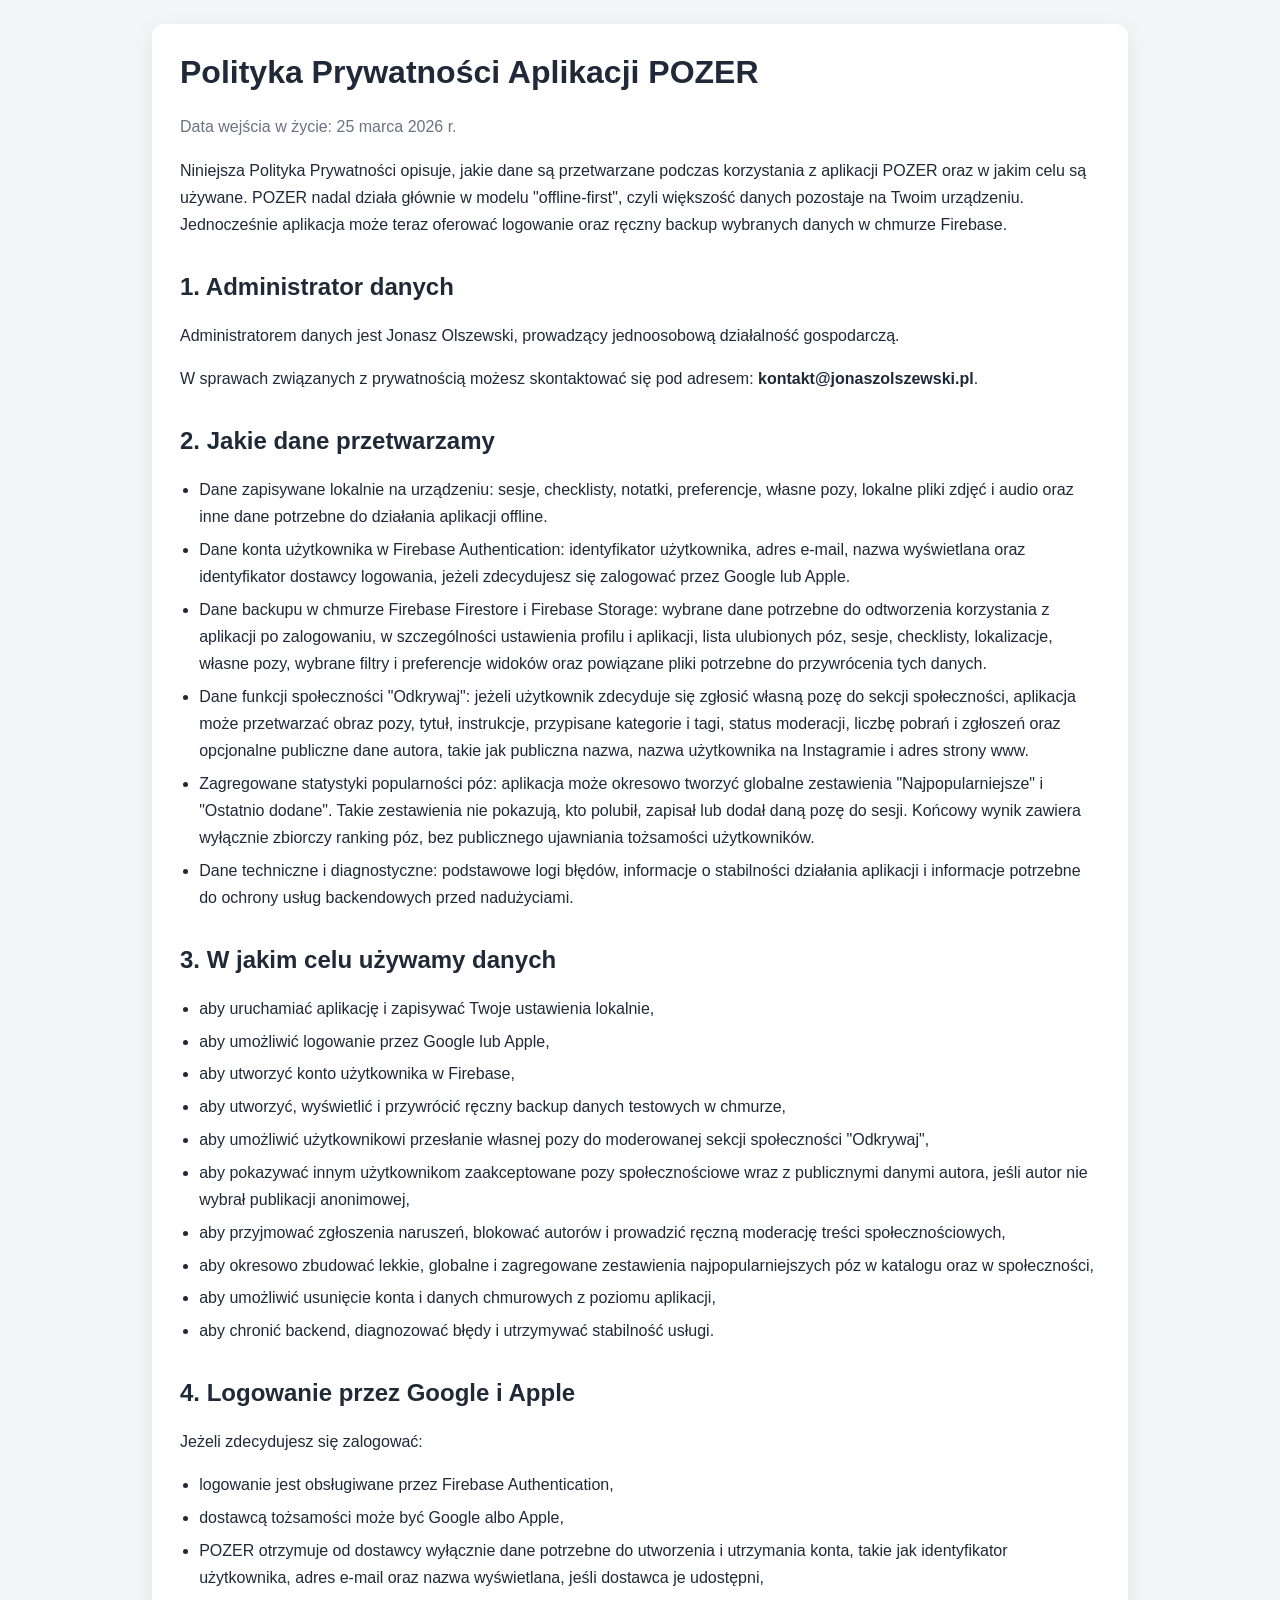
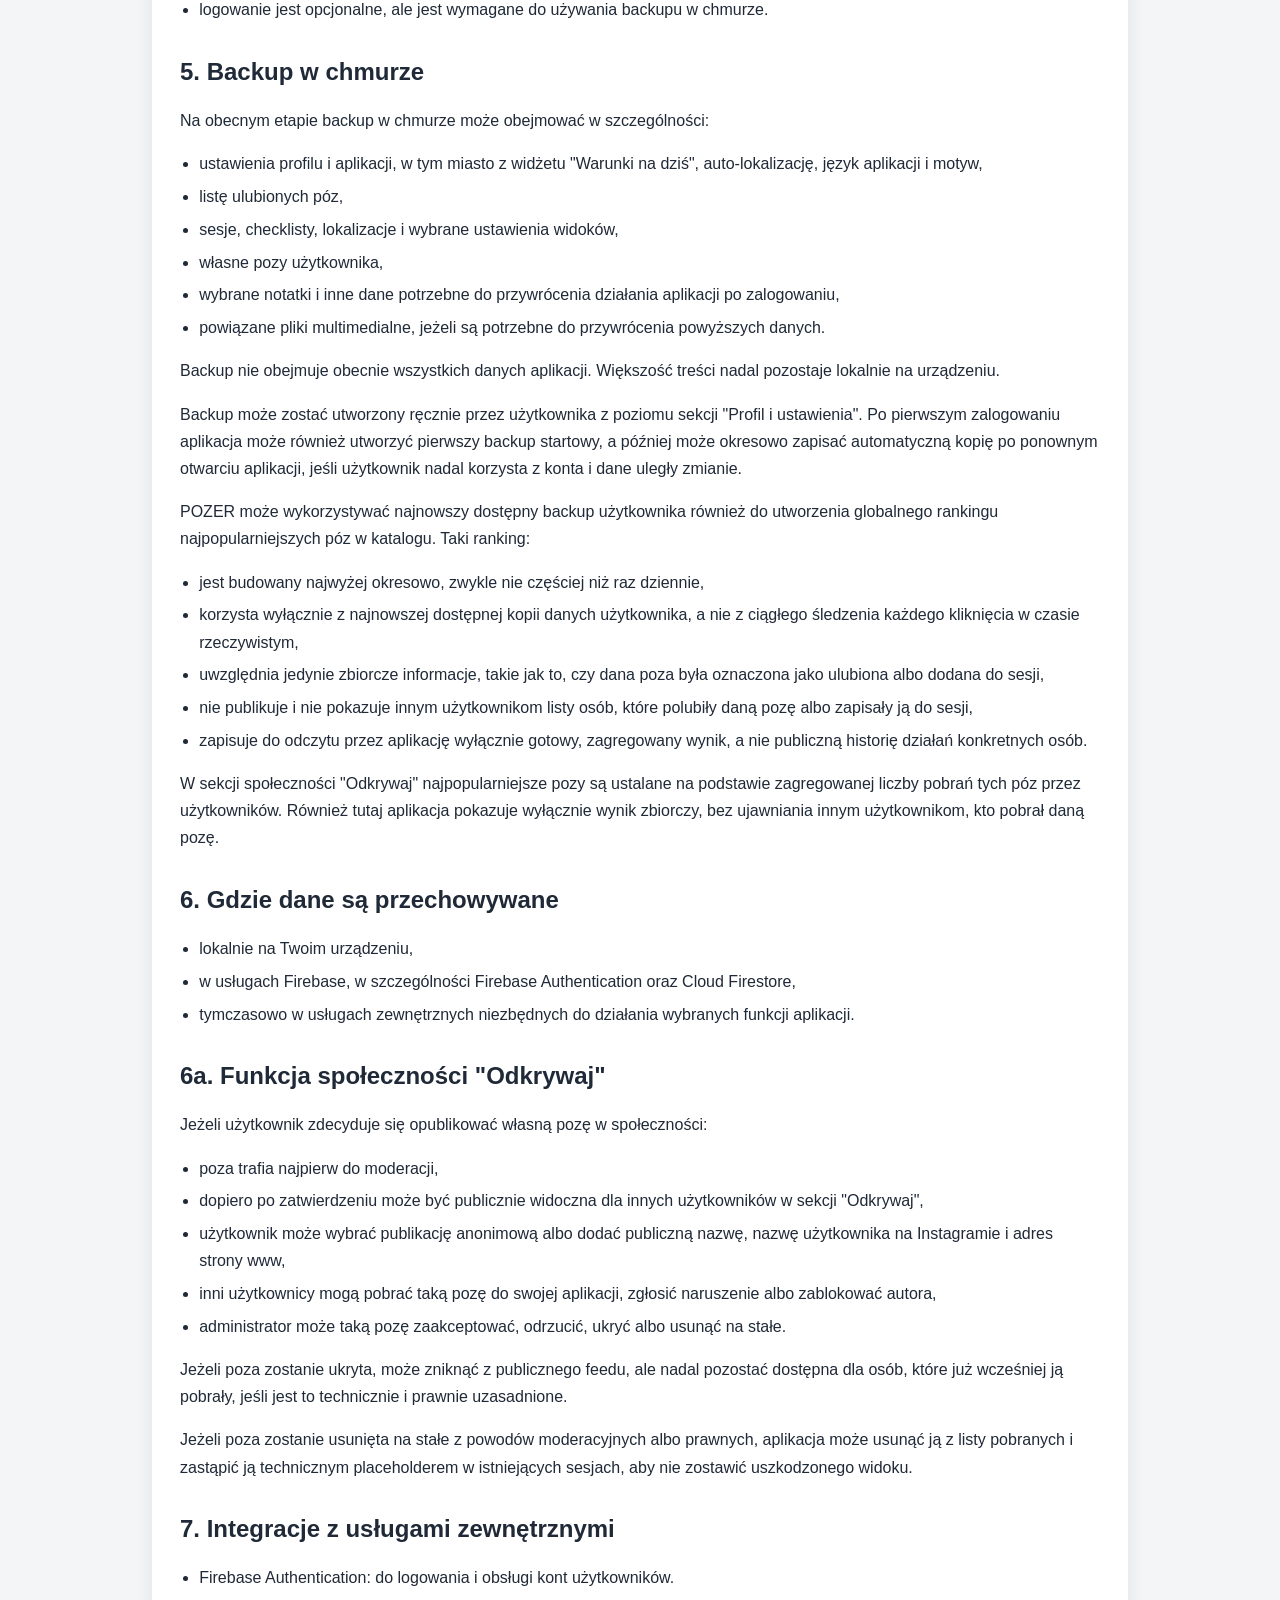
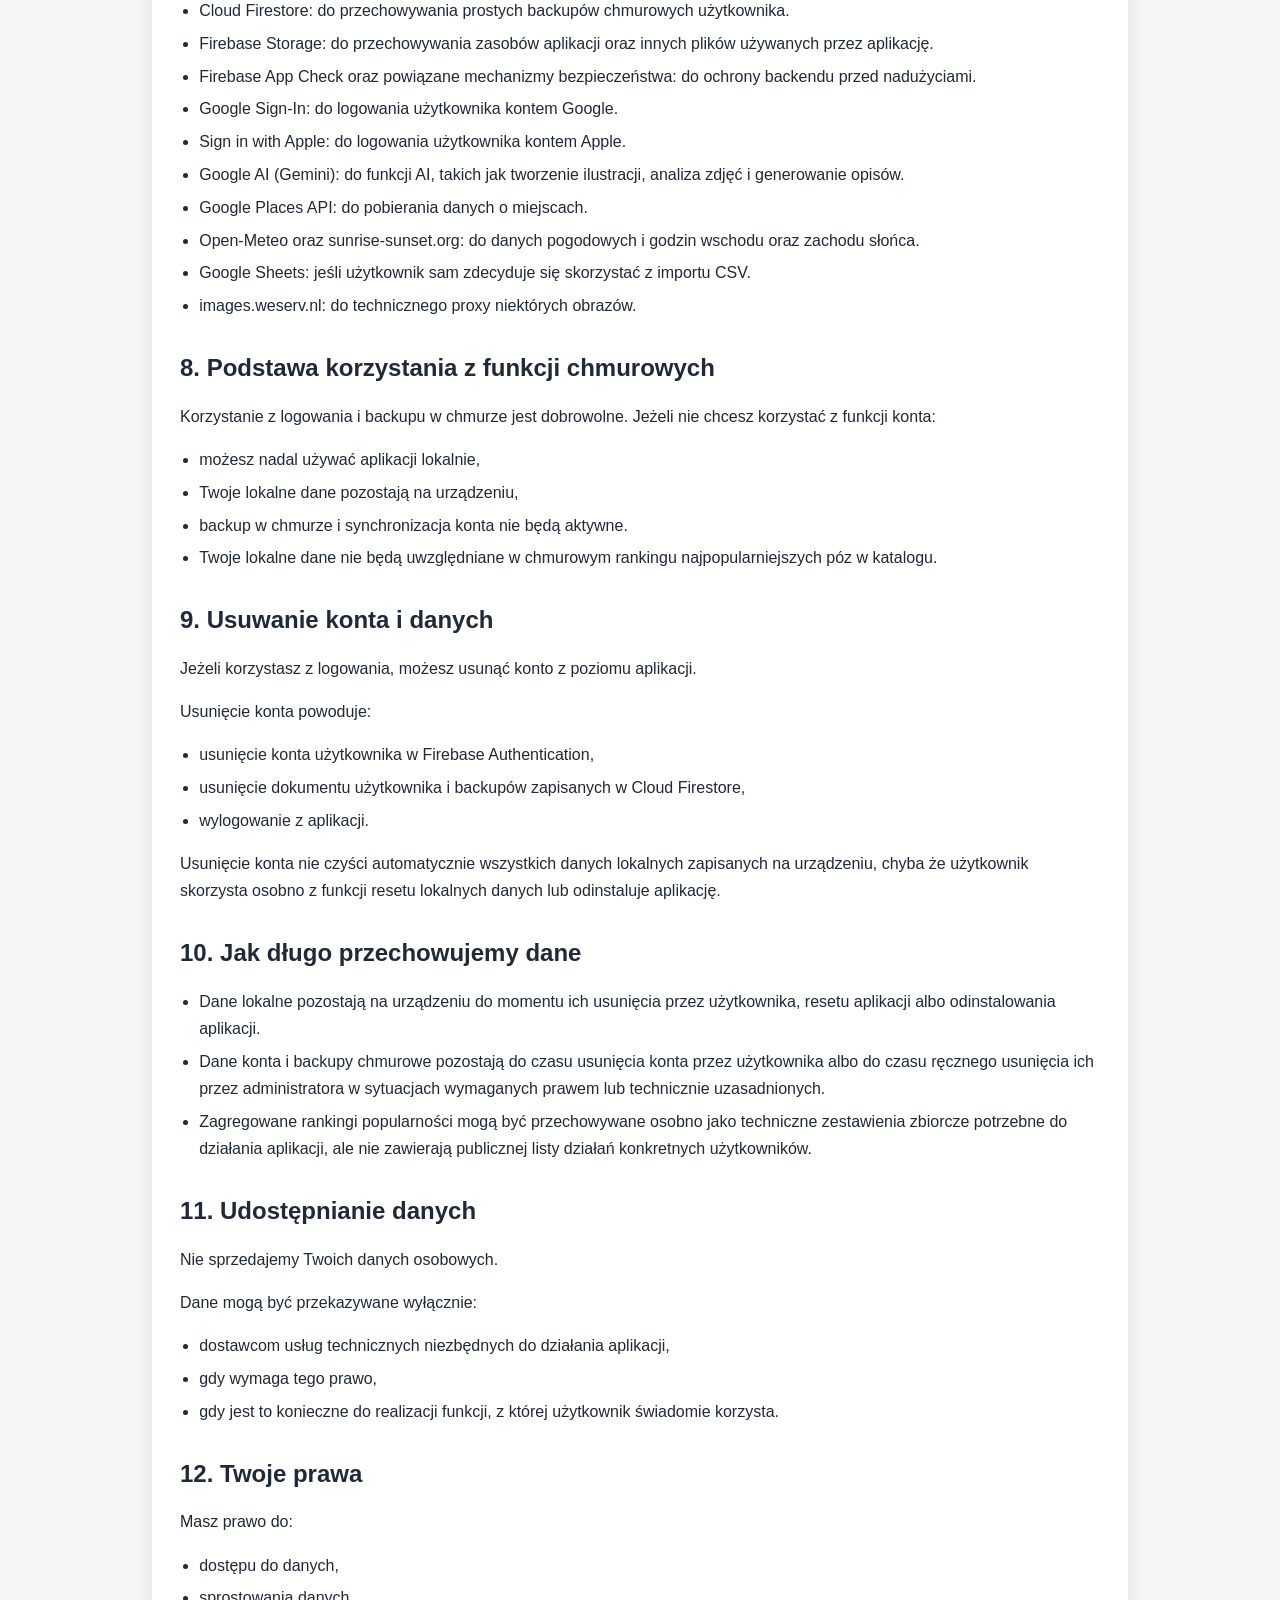
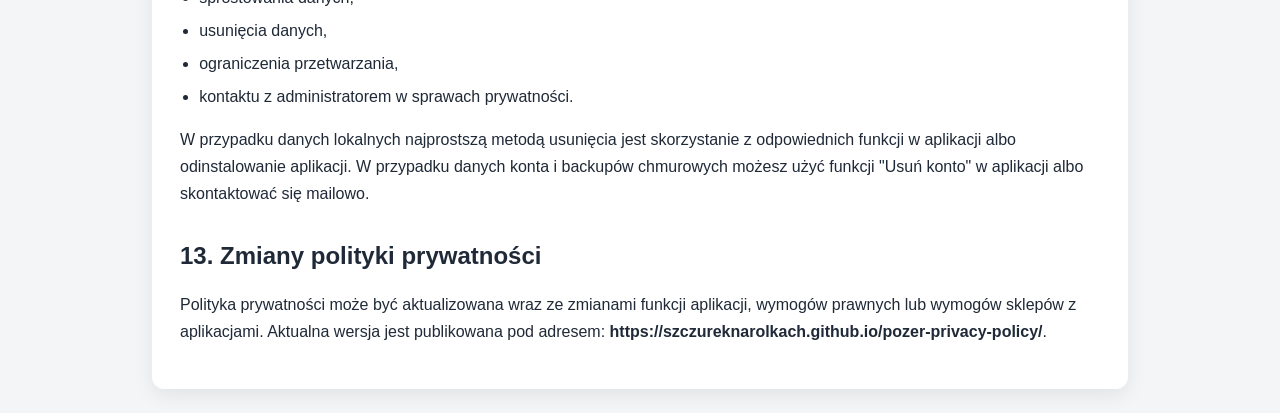
==== commit 44a9f2c7: "Update community privacy policy" ====
--- a/index.html
+++ b/index.html
@@ -53,6 +53,7 @@
       <li>Dane zapisywane lokalnie na urządzeniu: sesje, checklisty, notatki, preferencje, własne pozy, lokalne pliki zdjęć i audio oraz inne dane potrzebne do działania aplikacji offline.</li>
       <li>Dane konta użytkownika w Firebase Authentication: identyfikator użytkownika, adres e-mail, nazwa wyświetlana oraz identyfikator dostawcy logowania, jeżeli zdecydujesz się zalogować przez Google lub Apple.</li>
       <li>Dane backupu w chmurze Firebase Firestore i Firebase Storage: wybrane dane potrzebne do odtworzenia korzystania z aplikacji po zalogowaniu, w szczególności ustawienia profilu i aplikacji, lista ulubionych póz, sesje, checklisty, lokalizacje, własne pozy, wybrane filtry i preferencje widoków oraz powiązane pliki potrzebne do przywrócenia tych danych.</li>
+      <li>Dane funkcji społeczności "Odkrywaj": jeżeli użytkownik zdecyduje się zgłosić własną pozę do sekcji społeczności, aplikacja może przetwarzać obraz pozy, tytuł, instrukcje, przypisane kategorie i tagi, status moderacji, liczbę pobrań i zgłoszeń oraz opcjonalne publiczne dane autora, takie jak publiczna nazwa, nazwa użytkownika na Instagramie i adres strony www.</li>
       <li>Zagregowane statystyki popularności póz: aplikacja może okresowo tworzyć globalne zestawienia "Najpopularniejsze" i "Ostatnio dodane". Takie zestawienia nie pokazują, kto polubił, zapisał lub dodał daną pozę do sesji. Końcowy wynik zawiera wyłącznie zbiorczy ranking póz, bez publicznego ujawniania tożsamości użytkowników.</li>
       <li>Dane techniczne i diagnostyczne: podstawowe logi błędów, informacje o stabilności działania aplikacji i informacje potrzebne do ochrony usług backendowych przed nadużyciami.</li>
     </ul>
@@ -63,6 +64,9 @@
       <li>aby umożliwić logowanie przez Google lub Apple,</li>
       <li>aby utworzyć konto użytkownika w Firebase,</li>
       <li>aby utworzyć, wyświetlić i przywrócić ręczny backup danych testowych w chmurze,</li>
+      <li>aby umożliwić użytkownikowi przesłanie własnej pozy do moderowanej sekcji społeczności "Odkrywaj",</li>
+      <li>aby pokazywać innym użytkownikom zaakceptowane pozy społecznościowe wraz z publicznymi danymi autora, jeśli autor nie wybrał publikacji anonimowej,</li>
+      <li>aby przyjmować zgłoszenia naruszeń, blokować autorów i prowadzić ręczną moderację treści społecznościowych,</li>
       <li>aby okresowo zbudować lekkie, globalne i zagregowane zestawienia najpopularniejszych póz w katalogu oraz w społeczności,</li>
       <li>aby umożliwić usunięcie konta i danych chmurowych z poziomu aplikacji,</li>
       <li>aby chronić backend, diagnozować błędy i utrzymywać stabilność usługi.</li>
@@ -105,6 +109,18 @@
       <li>w usługach Firebase, w szczególności Firebase Authentication oraz Cloud Firestore,</li>
       <li>tymczasowo w usługach zewnętrznych niezbędnych do działania wybranych funkcji aplikacji.</li>
     </ul>
+
+    <h2>6a. Funkcja społeczności "Odkrywaj"</h2>
+    <p>Jeżeli użytkownik zdecyduje się opublikować własną pozę w społeczności:</p>
+    <ul>
+      <li>poza trafia najpierw do moderacji,</li>
+      <li>dopiero po zatwierdzeniu może być publicznie widoczna dla innych użytkowników w sekcji "Odkrywaj",</li>
+      <li>użytkownik może wybrać publikację anonimową albo dodać publiczną nazwę, nazwę użytkownika na Instagramie i adres strony www,</li>
+      <li>inni użytkownicy mogą pobrać taką pozę do swojej aplikacji, zgłosić naruszenie albo zablokować autora,</li>
+      <li>administrator może taką pozę zaakceptować, odrzucić, ukryć albo usunąć na stałe.</li>
+    </ul>
+    <p>Jeżeli poza zostanie ukryta, może zniknąć z publicznego feedu, ale nadal pozostać dostępna dla osób, które już wcześniej ją pobrały, jeśli jest to technicznie i prawnie uzasadnione.</p>
+    <p>Jeżeli poza zostanie usunięta na stałe z powodów moderacyjnych albo prawnych, aplikacja może usunąć ją z listy pobranych i zastąpić ją technicznym placeholderem w istniejących sesjach, aby nie zostawić uszkodzonego widoku.</p>
 
     <h2>7. Integracje z usługami zewnętrznymi</h2>
     <ul>
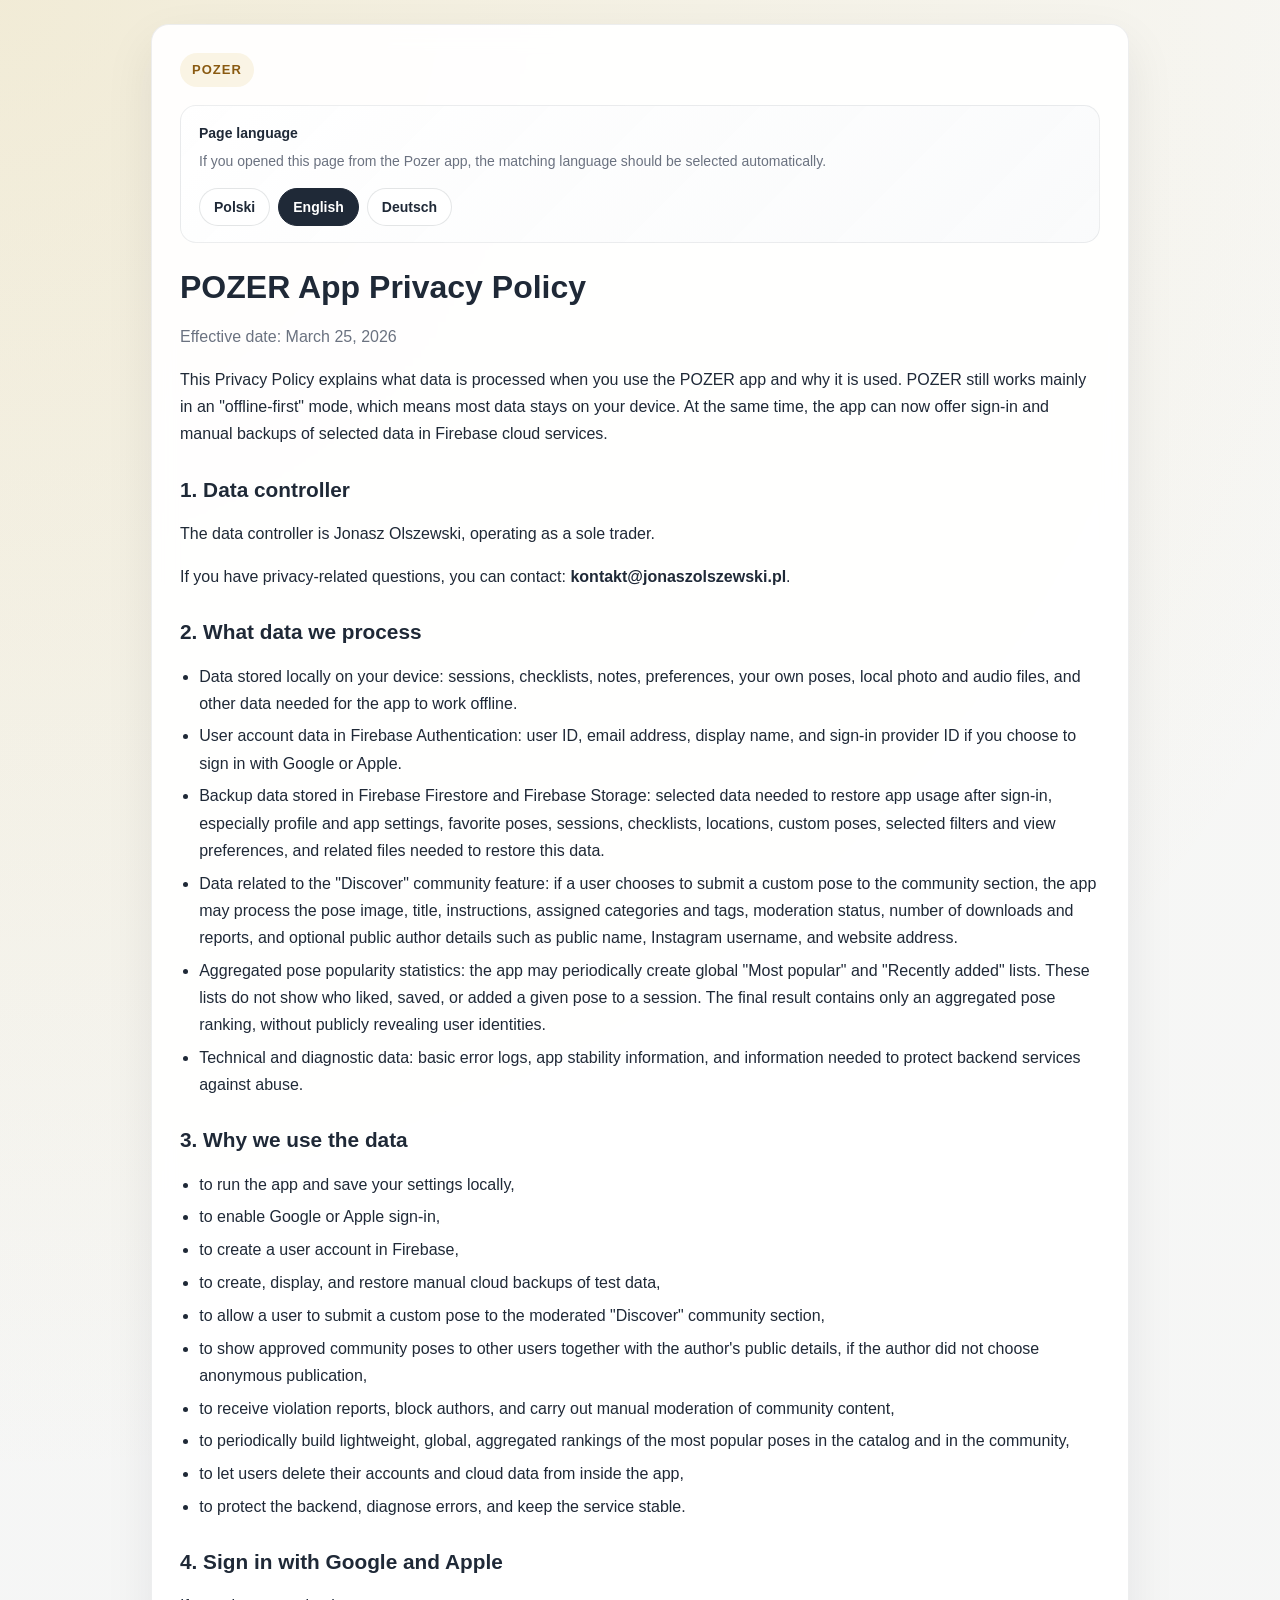
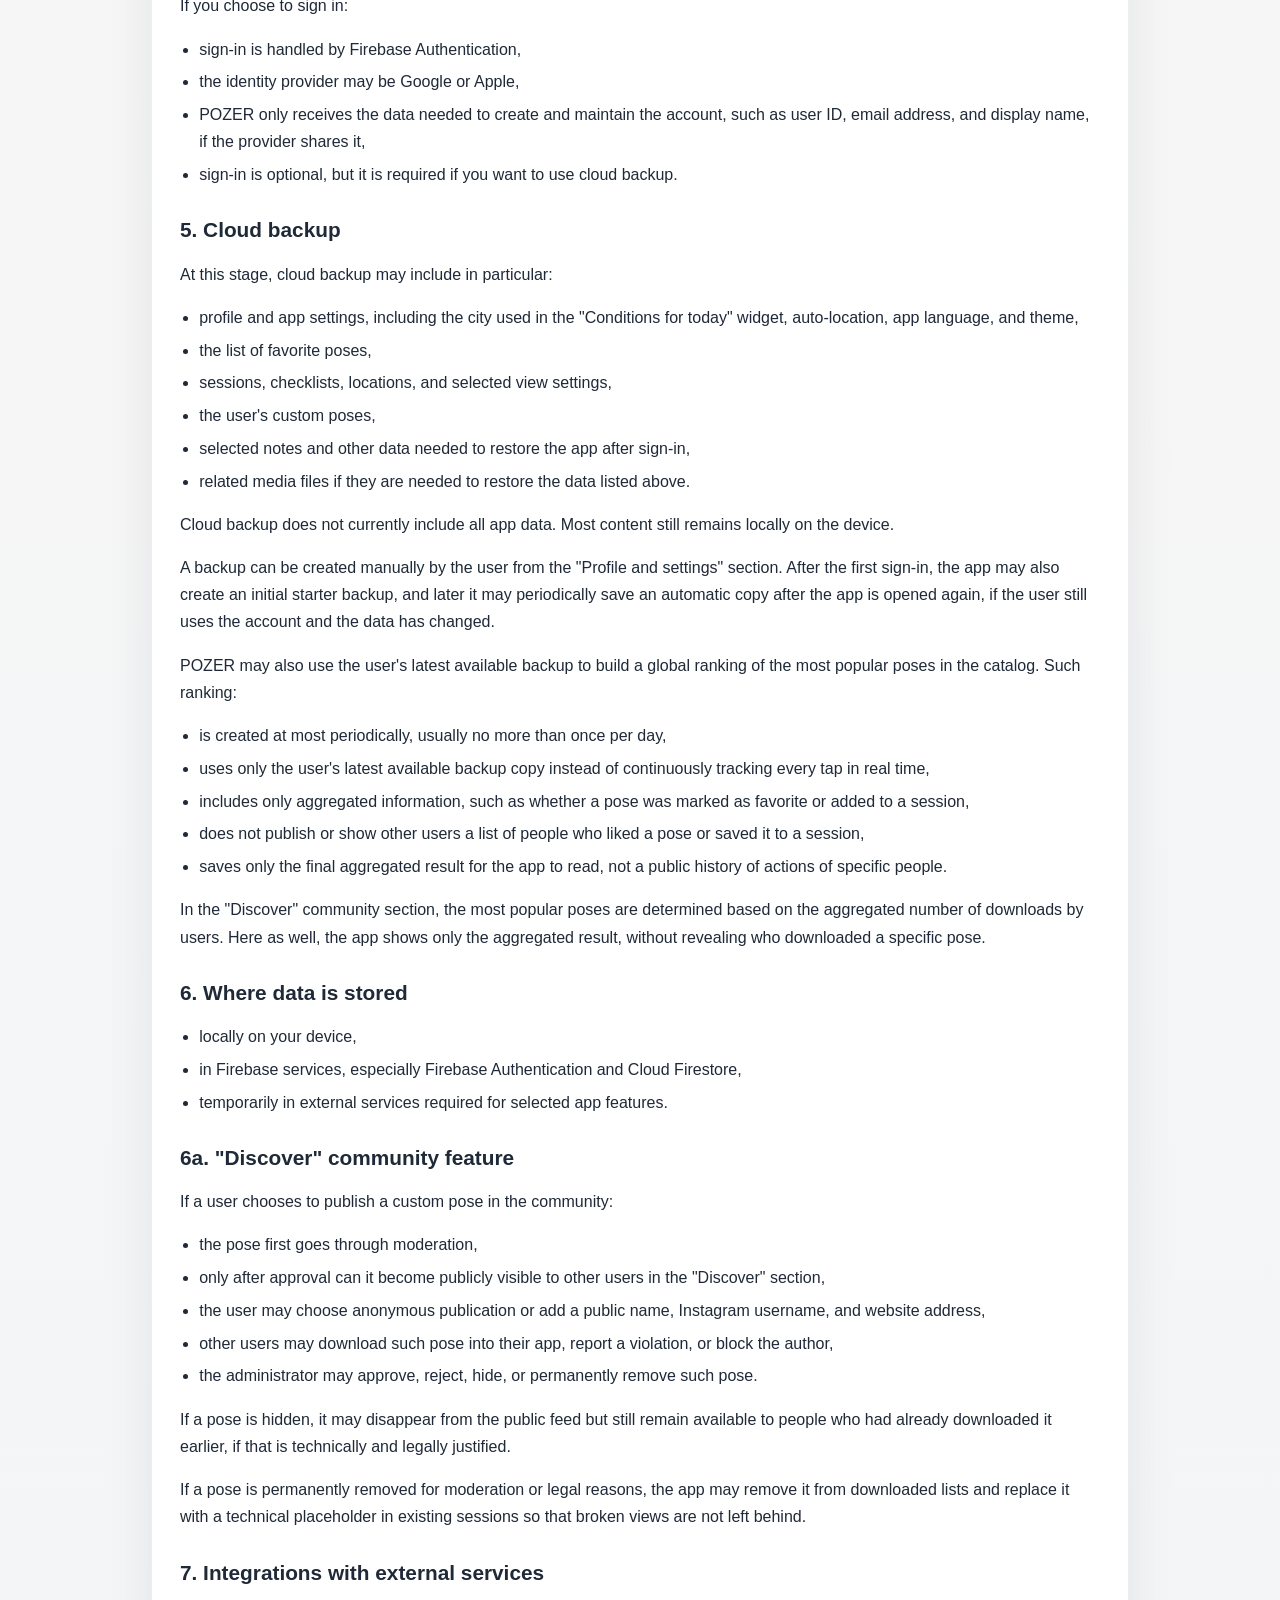
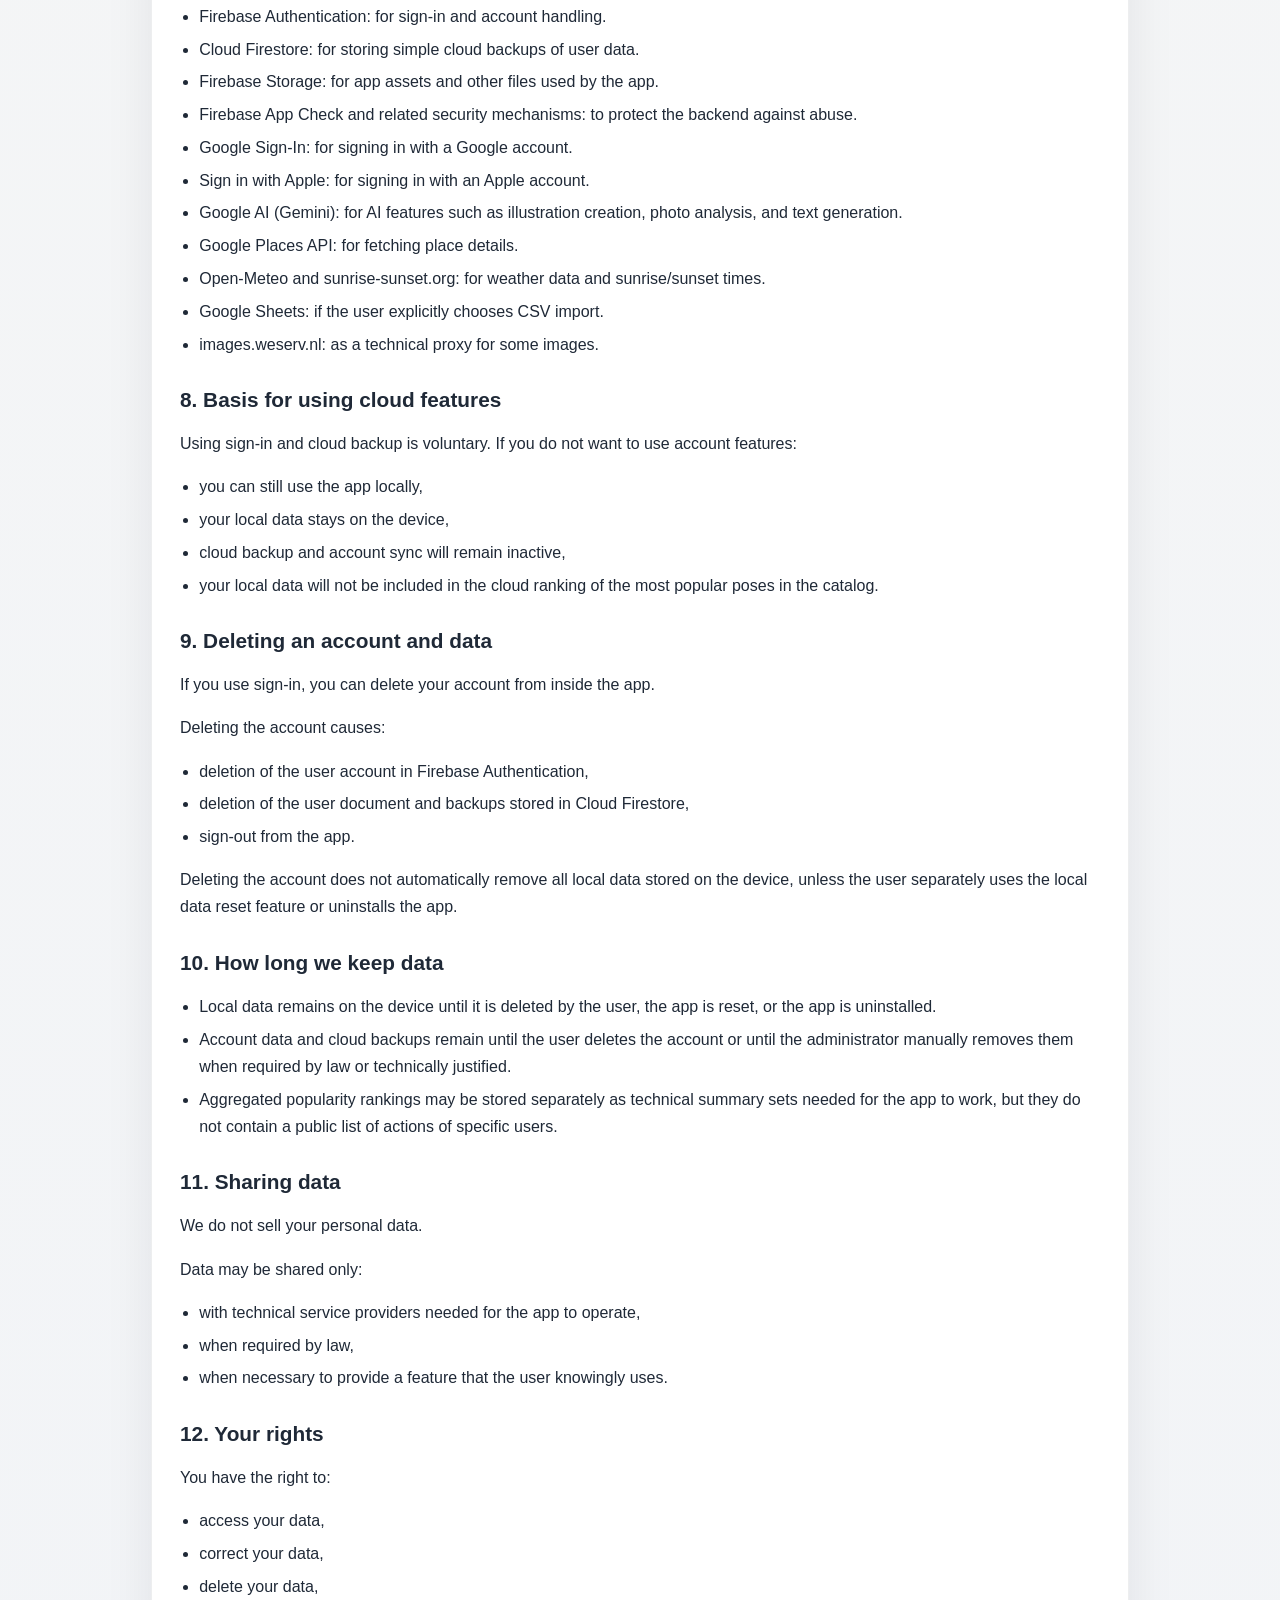
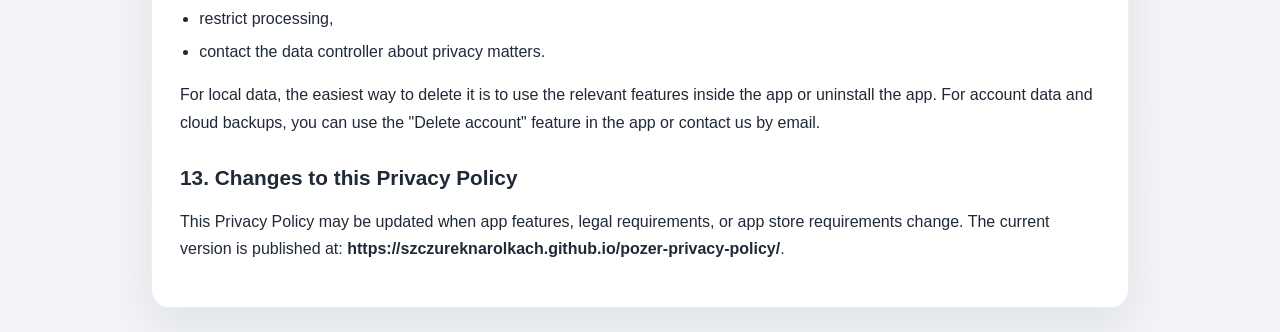
==== commit bac1fcf3: "Add multilingual privacy policy page" ====
--- a/index.html
+++ b/index.html
@@ -4,187 +4,26 @@
   <meta charset="UTF-8" />
   <meta name="viewport" content="width=device-width, initial-scale=1.0" />
   <title>Polityka Prywatności - POZER</title>
-  <style>
-    body {
-      margin: 0;
-      font-family: -apple-system, BlinkMacSystemFont, "Segoe UI", Roboto, "Helvetica Neue", Arial, sans-serif;
-      line-height: 1.7;
-      background: #f4f5f7;
-      color: #1f2937;
-    }
-    main {
-      max-width: 920px;
-      margin: 24px auto;
-      padding: 28px;
-      background: #ffffff;
-      border-radius: 12px;
-      box-shadow: 0 6px 20px rgba(0, 0, 0, 0.08);
-    }
-    h1, h2 {
-      line-height: 1.25;
-      margin-top: 1.4em;
-    }
-    h1 { margin-top: 0; }
-    ul { padding-left: 1.2em; }
-    li { margin: 0.35em 0; }
-    .muted { color: #6b7280; }
-    @media (max-width: 900px) {
-      main {
-        margin: 0;
-        border-radius: 0;
-        min-height: 100vh;
-      }
-    }
-  </style>
+  <link rel="stylesheet" href="./assets/policy.css" />
 </head>
 <body>
   <main>
-    <h1>Polityka Prywatności Aplikacji POZER</h1>
-    <p class="muted">Data wejścia w życie: 25 marca 2026 r.</p>
+    <section class="hero">
+      <span class="brand" id="brand">POZER</span>
+      <div class="language-bar">
+        <div class="language-copy">
+          <strong id="language-label">Język strony</strong>
+          <span id="language-hint">Jeśli otworzyłeś tę stronę z aplikacji Pozer, właściwy język wybierze się automatycznie.</span>
+        </div>
+        <div class="language-switcher" id="language-switcher" aria-label="Language switcher"></div>
+      </div>
+    </section>
 
-    <p>Niniejsza Polityka Prywatności opisuje, jakie dane są przetwarzane podczas korzystania z aplikacji POZER oraz w jakim celu są używane. POZER nadal działa głównie w modelu "offline-first", czyli większość danych pozostaje na Twoim urządzeniu. Jednocześnie aplikacja może teraz oferować logowanie oraz ręczny backup wybranych danych w chmurze Firebase.</p>
+    <h1 id="policy-title">Polityka Prywatności Aplikacji POZER</h1>
+    <p class="muted" id="effective-date">Data wejścia w życie: 25 marca 2026 r.</p>
+    <div class="policy-content" id="policy-content"></div>
+  </main>
 
-    <h2>1. Administrator danych</h2>
-    <p>Administratorem danych jest Jonasz Olszewski, prowadzący jednoosobową działalność gospodarczą.</p>
-    <p>W sprawach związanych z prywatnością możesz skontaktować się pod adresem: <strong>kontakt@jonaszolszewski.pl</strong>.</p>
-
-    <h2>2. Jakie dane przetwarzamy</h2>
-    <ul>
-      <li>Dane zapisywane lokalnie na urządzeniu: sesje, checklisty, notatki, preferencje, własne pozy, lokalne pliki zdjęć i audio oraz inne dane potrzebne do działania aplikacji offline.</li>
-      <li>Dane konta użytkownika w Firebase Authentication: identyfikator użytkownika, adres e-mail, nazwa wyświetlana oraz identyfikator dostawcy logowania, jeżeli zdecydujesz się zalogować przez Google lub Apple.</li>
-      <li>Dane backupu w chmurze Firebase Firestore i Firebase Storage: wybrane dane potrzebne do odtworzenia korzystania z aplikacji po zalogowaniu, w szczególności ustawienia profilu i aplikacji, lista ulubionych póz, sesje, checklisty, lokalizacje, własne pozy, wybrane filtry i preferencje widoków oraz powiązane pliki potrzebne do przywrócenia tych danych.</li>
-      <li>Dane funkcji społeczności "Odkrywaj": jeżeli użytkownik zdecyduje się zgłosić własną pozę do sekcji społeczności, aplikacja może przetwarzać obraz pozy, tytuł, instrukcje, przypisane kategorie i tagi, status moderacji, liczbę pobrań i zgłoszeń oraz opcjonalne publiczne dane autora, takie jak publiczna nazwa, nazwa użytkownika na Instagramie i adres strony www.</li>
-      <li>Zagregowane statystyki popularności póz: aplikacja może okresowo tworzyć globalne zestawienia "Najpopularniejsze" i "Ostatnio dodane". Takie zestawienia nie pokazują, kto polubił, zapisał lub dodał daną pozę do sesji. Końcowy wynik zawiera wyłącznie zbiorczy ranking póz, bez publicznego ujawniania tożsamości użytkowników.</li>
-      <li>Dane techniczne i diagnostyczne: podstawowe logi błędów, informacje o stabilności działania aplikacji i informacje potrzebne do ochrony usług backendowych przed nadużyciami.</li>
-    </ul>
-
-    <h2>3. W jakim celu używamy danych</h2>
-    <ul>
-      <li>aby uruchamiać aplikację i zapisywać Twoje ustawienia lokalnie,</li>
-      <li>aby umożliwić logowanie przez Google lub Apple,</li>
-      <li>aby utworzyć konto użytkownika w Firebase,</li>
-      <li>aby utworzyć, wyświetlić i przywrócić ręczny backup danych testowych w chmurze,</li>
-      <li>aby umożliwić użytkownikowi przesłanie własnej pozy do moderowanej sekcji społeczności "Odkrywaj",</li>
-      <li>aby pokazywać innym użytkownikom zaakceptowane pozy społecznościowe wraz z publicznymi danymi autora, jeśli autor nie wybrał publikacji anonimowej,</li>
-      <li>aby przyjmować zgłoszenia naruszeń, blokować autorów i prowadzić ręczną moderację treści społecznościowych,</li>
-      <li>aby okresowo zbudować lekkie, globalne i zagregowane zestawienia najpopularniejszych póz w katalogu oraz w społeczności,</li>
-      <li>aby umożliwić usunięcie konta i danych chmurowych z poziomu aplikacji,</li>
-      <li>aby chronić backend, diagnozować błędy i utrzymywać stabilność usługi.</li>
-    </ul>
-
-    <h2>4. Logowanie przez Google i Apple</h2>
-    <p>Jeżeli zdecydujesz się zalogować:</p>
-    <ul>
-      <li>logowanie jest obsługiwane przez Firebase Authentication,</li>
-      <li>dostawcą tożsamości może być Google albo Apple,</li>
-      <li>POZER otrzymuje od dostawcy wyłącznie dane potrzebne do utworzenia i utrzymania konta, takie jak identyfikator użytkownika, adres e-mail oraz nazwa wyświetlana, jeśli dostawca je udostępni,</li>
-      <li>logowanie jest opcjonalne, ale jest wymagane do używania backupu w chmurze.</li>
-    </ul>
-
-    <h2>5. Backup w chmurze</h2>
-    <p>Na obecnym etapie backup w chmurze może obejmować w szczególności:</p>
-    <ul>
-      <li>ustawienia profilu i aplikacji, w tym miasto z widżetu "Warunki na dziś", auto-lokalizację, język aplikacji i motyw,</li>
-      <li>listę ulubionych póz,</li>
-      <li>sesje, checklisty, lokalizacje i wybrane ustawienia widoków,</li>
-      <li>własne pozy użytkownika,</li>
-      <li>wybrane notatki i inne dane potrzebne do przywrócenia działania aplikacji po zalogowaniu,</li>
-      <li>powiązane pliki multimedialne, jeżeli są potrzebne do przywrócenia powyższych danych.</li>
-    </ul>
-    <p>Backup nie obejmuje obecnie wszystkich danych aplikacji. Większość treści nadal pozostaje lokalnie na urządzeniu.</p>
-    <p>Backup może zostać utworzony ręcznie przez użytkownika z poziomu sekcji "Profil i ustawienia". Po pierwszym zalogowaniu aplikacja może również utworzyć pierwszy backup startowy, a później może okresowo zapisać automatyczną kopię po ponownym otwarciu aplikacji, jeśli użytkownik nadal korzysta z konta i dane uległy zmianie.</p>
-    <p>POZER może wykorzystywać najnowszy dostępny backup użytkownika również do utworzenia globalnego rankingu najpopularniejszych póz w katalogu. Taki ranking:</p>
-    <ul>
-      <li>jest budowany najwyżej okresowo, zwykle nie częściej niż raz dziennie,</li>
-      <li>korzysta wyłącznie z najnowszej dostępnej kopii danych użytkownika, a nie z ciągłego śledzenia każdego kliknięcia w czasie rzeczywistym,</li>
-      <li>uwzględnia jedynie zbiorcze informacje, takie jak to, czy dana poza była oznaczona jako ulubiona albo dodana do sesji,</li>
-      <li>nie publikuje i nie pokazuje innym użytkownikom listy osób, które polubiły daną pozę albo zapisały ją do sesji,</li>
-      <li>zapisuje do odczytu przez aplikację wyłącznie gotowy, zagregowany wynik, a nie publiczną historię działań konkretnych osób.</li>
-    </ul>
-    <p>W sekcji społeczności "Odkrywaj" najpopularniejsze pozy są ustalane na podstawie zagregowanej liczby pobrań tych póz przez użytkowników. Również tutaj aplikacja pokazuje wyłącznie wynik zbiorczy, bez ujawniania innym użytkownikom, kto pobrał daną pozę.</p>
-
-    <h2>6. Gdzie dane są przechowywane</h2>
-    <ul>
-      <li>lokalnie na Twoim urządzeniu,</li>
-      <li>w usługach Firebase, w szczególności Firebase Authentication oraz Cloud Firestore,</li>
-      <li>tymczasowo w usługach zewnętrznych niezbędnych do działania wybranych funkcji aplikacji.</li>
-    </ul>
-
-    <h2>6a. Funkcja społeczności "Odkrywaj"</h2>
-    <p>Jeżeli użytkownik zdecyduje się opublikować własną pozę w społeczności:</p>
-    <ul>
-      <li>poza trafia najpierw do moderacji,</li>
-      <li>dopiero po zatwierdzeniu może być publicznie widoczna dla innych użytkowników w sekcji "Odkrywaj",</li>
-      <li>użytkownik może wybrać publikację anonimową albo dodać publiczną nazwę, nazwę użytkownika na Instagramie i adres strony www,</li>
-      <li>inni użytkownicy mogą pobrać taką pozę do swojej aplikacji, zgłosić naruszenie albo zablokować autora,</li>
-      <li>administrator może taką pozę zaakceptować, odrzucić, ukryć albo usunąć na stałe.</li>
-    </ul>
-    <p>Jeżeli poza zostanie ukryta, może zniknąć z publicznego feedu, ale nadal pozostać dostępna dla osób, które już wcześniej ją pobrały, jeśli jest to technicznie i prawnie uzasadnione.</p>
-    <p>Jeżeli poza zostanie usunięta na stałe z powodów moderacyjnych albo prawnych, aplikacja może usunąć ją z listy pobranych i zastąpić ją technicznym placeholderem w istniejących sesjach, aby nie zostawić uszkodzonego widoku.</p>
-
-    <h2>7. Integracje z usługami zewnętrznymi</h2>
-    <ul>
-      <li>Firebase Authentication: do logowania i obsługi kont użytkowników.</li>
-      <li>Cloud Firestore: do przechowywania prostych backupów chmurowych użytkownika.</li>
-      <li>Firebase Storage: do przechowywania zasobów aplikacji oraz innych plików używanych przez aplikację.</li>
-      <li>Firebase App Check oraz powiązane mechanizmy bezpieczeństwa: do ochrony backendu przed nadużyciami.</li>
-      <li>Google Sign-In: do logowania użytkownika kontem Google.</li>
-      <li>Sign in with Apple: do logowania użytkownika kontem Apple.</li>
-      <li>Google AI (Gemini): do funkcji AI, takich jak tworzenie ilustracji, analiza zdjęć i generowanie opisów.</li>
-      <li>Google Places API: do pobierania danych o miejscach.</li>
-      <li>Open-Meteo oraz sunrise-sunset.org: do danych pogodowych i godzin wschodu oraz zachodu słońca.</li>
-      <li>Google Sheets: jeśli użytkownik sam zdecyduje się skorzystać z importu CSV.</li>
-      <li>images.weserv.nl: do technicznego proxy niektórych obrazów.</li>
-    </ul>
-
-    <h2>8. Podstawa korzystania z funkcji chmurowych</h2>
-    <p>Korzystanie z logowania i backupu w chmurze jest dobrowolne. Jeżeli nie chcesz korzystać z funkcji konta:</p>
-    <ul>
-      <li>możesz nadal używać aplikacji lokalnie,</li>
-      <li>Twoje lokalne dane pozostają na urządzeniu,</li>
-      <li>backup w chmurze i synchronizacja konta nie będą aktywne.</li>
-      <li>Twoje lokalne dane nie będą uwzględniane w chmurowym rankingu najpopularniejszych póz w katalogu.</li>
-    </ul>
-
-    <h2>9. Usuwanie konta i danych</h2>
-    <p>Jeżeli korzystasz z logowania, możesz usunąć konto z poziomu aplikacji.</p>
-    <p>Usunięcie konta powoduje:</p>
-    <ul>
-      <li>usunięcie konta użytkownika w Firebase Authentication,</li>
-      <li>usunięcie dokumentu użytkownika i backupów zapisanych w Cloud Firestore,</li>
-      <li>wylogowanie z aplikacji.</li>
-    </ul>
-    <p>Usunięcie konta nie czyści automatycznie wszystkich danych lokalnych zapisanych na urządzeniu, chyba że użytkownik skorzysta osobno z funkcji resetu lokalnych danych lub odinstaluje aplikację.</p>
-
-    <h2>10. Jak długo przechowujemy dane</h2>
-    <ul>
-      <li>Dane lokalne pozostają na urządzeniu do momentu ich usunięcia przez użytkownika, resetu aplikacji albo odinstalowania aplikacji.</li>
-      <li>Dane konta i backupy chmurowe pozostają do czasu usunięcia konta przez użytkownika albo do czasu ręcznego usunięcia ich przez administratora w sytuacjach wymaganych prawem lub technicznie uzasadnionych.</li>
-      <li>Zagregowane rankingi popularności mogą być przechowywane osobno jako techniczne zestawienia zbiorcze potrzebne do działania aplikacji, ale nie zawierają publicznej listy działań konkretnych użytkowników.</li>
-    </ul>
-
-    <h2>11. Udostępnianie danych</h2>
-    <p>Nie sprzedajemy Twoich danych osobowych.</p>
-    <p>Dane mogą być przekazywane wyłącznie:</p>
-    <ul>
-      <li>dostawcom usług technicznych niezbędnych do działania aplikacji,</li>
-      <li>gdy wymaga tego prawo,</li>
-      <li>gdy jest to konieczne do realizacji funkcji, z której użytkownik świadomie korzysta.</li>
-    </ul>
-
-    <h2>12. Twoje prawa</h2>
-    <p>Masz prawo do:</p>
-    <ul>
-      <li>dostępu do danych,</li>
-      <li>sprostowania danych,</li>
-      <li>usunięcia danych,</li>
-      <li>ograniczenia przetwarzania,</li>
-      <li>kontaktu z administratorem w sprawach prywatności.</li>
-    </ul>
-    <p>W przypadku danych lokalnych najprostszą metodą usunięcia jest skorzystanie z odpowiednich funkcji w aplikacji albo odinstalowanie aplikacji. W przypadku danych konta i backupów chmurowych możesz użyć funkcji "Usuń konto" w aplikacji albo skontaktować się mailowo.</p>
-
-    <h2>13. Zmiany polityki prywatności</h2>
-    <p>Polityka prywatności może być aktualizowana wraz ze zmianami funkcji aplikacji, wymogów prawnych lub wymogów sklepów z aplikacjami. Aktualna wersja jest publikowana pod adresem: <strong>https://szczureknarolkach.github.io/pozer-privacy-policy/</strong>.</p>
-  </main>
+  <script src="./assets/policy.js"></script>
 </body>
 </html>
--- a/assets/policy.css
+++ b/assets/policy.css
@@ -0,0 +1,165 @@
+body {
+  margin: 0;
+  font-family: -apple-system, BlinkMacSystemFont, "Segoe UI", Roboto, "Helvetica Neue", Arial, sans-serif;
+  line-height: 1.7;
+  background:
+    radial-gradient(circle at top left, rgba(212, 175, 55, 0.16), transparent 28%),
+    linear-gradient(180deg, #f7f7f5 0%, #f2f4f7 100%);
+  color: #1f2937;
+}
+
+main {
+  max-width: 920px;
+  margin: 24px auto;
+  padding: 28px;
+  background: rgba(255, 255, 255, 0.94);
+  border: 1px solid rgba(31, 41, 55, 0.08);
+  border-radius: 18px;
+  box-shadow: 0 20px 50px rgba(15, 23, 42, 0.08);
+  backdrop-filter: blur(12px);
+}
+
+.hero {
+  display: flex;
+  flex-direction: column;
+  gap: 18px;
+  margin-bottom: 24px;
+}
+
+.brand {
+  display: inline-flex;
+  align-items: center;
+  width: fit-content;
+  padding: 6px 12px;
+  border-radius: 999px;
+  font-size: 13px;
+  font-weight: 700;
+  letter-spacing: 0.08em;
+  text-transform: uppercase;
+  color: #8a5a11;
+  background: rgba(212, 175, 55, 0.12);
+}
+
+.language-bar {
+  display: flex;
+  flex-wrap: wrap;
+  align-items: center;
+  justify-content: space-between;
+  gap: 14px;
+  padding: 16px 18px;
+  border: 1px solid rgba(31, 41, 55, 0.08);
+  border-radius: 16px;
+  background: linear-gradient(135deg, rgba(255, 255, 255, 0.94), rgba(249, 250, 251, 0.9));
+}
+
+.language-copy {
+  display: flex;
+  flex-direction: column;
+  gap: 4px;
+}
+
+.language-copy strong {
+  font-size: 14px;
+}
+
+.language-copy span {
+  color: #6b7280;
+  font-size: 14px;
+}
+
+.language-switcher {
+  display: inline-flex;
+  flex-wrap: wrap;
+  gap: 8px;
+}
+
+.language-button {
+  appearance: none;
+  border: 1px solid rgba(31, 41, 55, 0.12);
+  background: #ffffff;
+  color: #1f2937;
+  border-radius: 999px;
+  padding: 10px 14px;
+  font-size: 14px;
+  font-weight: 600;
+  cursor: pointer;
+  transition: transform 160ms ease, border-color 160ms ease, background 160ms ease, color 160ms ease, box-shadow 160ms ease;
+}
+
+.language-button:hover {
+  transform: translateY(-1px);
+  border-color: rgba(138, 90, 17, 0.45);
+  box-shadow: 0 10px 20px rgba(15, 23, 42, 0.08);
+}
+
+.language-button.is-active {
+  background: #1f2937;
+  border-color: #1f2937;
+  color: #ffffff;
+}
+
+h1,
+h2 {
+  line-height: 1.25;
+  margin-top: 1.4em;
+}
+
+h1 {
+  margin-top: 0;
+  margin-bottom: 0;
+}
+
+h2 {
+  font-size: 1.3rem;
+}
+
+p,
+li {
+  font-size: 16px;
+}
+
+ul {
+  padding-left: 1.2em;
+}
+
+li {
+  margin: 0.35em 0;
+}
+
+.muted {
+  color: #6b7280;
+}
+
+a {
+  color: #8a5a11;
+}
+
+a:hover {
+  color: #6f470d;
+}
+
+.policy-content > :first-child {
+  margin-top: 0;
+}
+
+@media (max-width: 900px) {
+  main {
+    margin: 0;
+    border-radius: 0;
+    min-height: 100vh;
+    padding: 22px 18px 32px;
+  }
+
+  .language-bar {
+    padding: 14px;
+  }
+
+  .language-button {
+    width: 100%;
+    text-align: center;
+  }
+
+  .language-switcher {
+    width: 100%;
+  }
+}
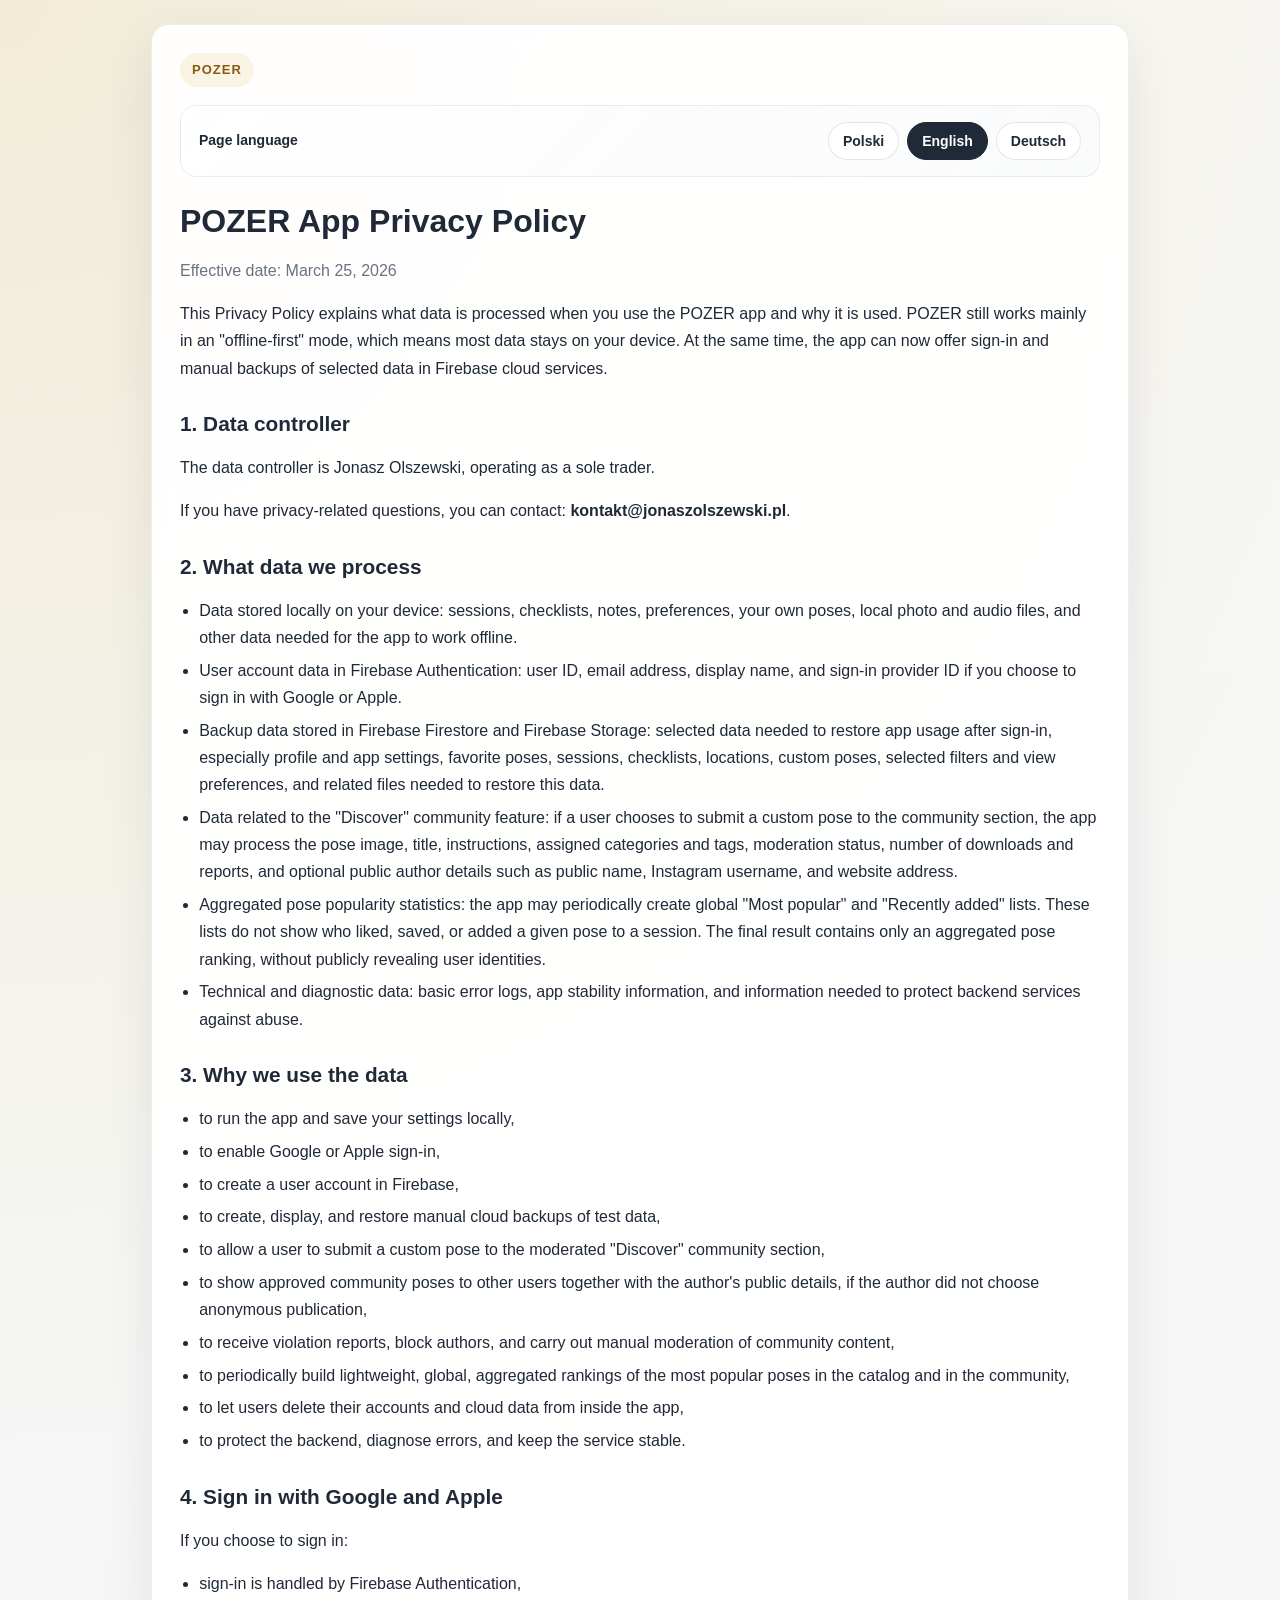
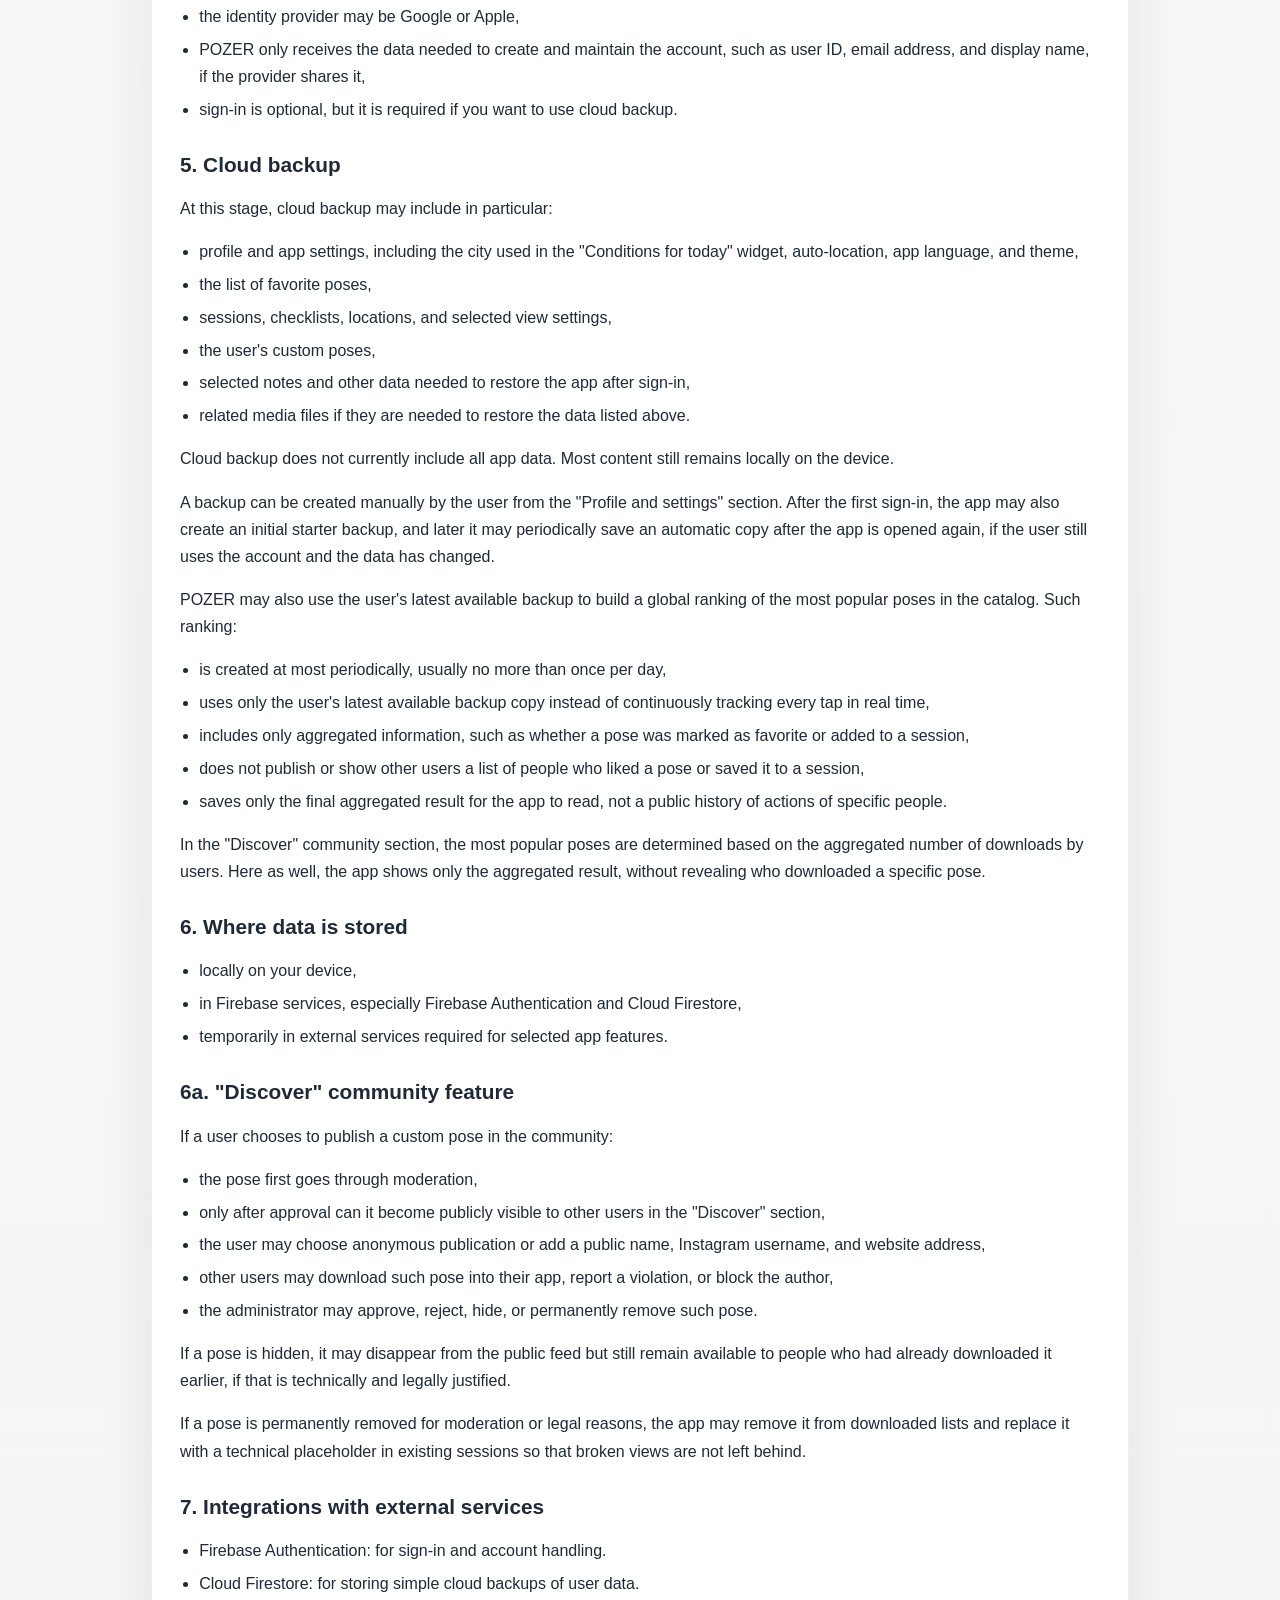
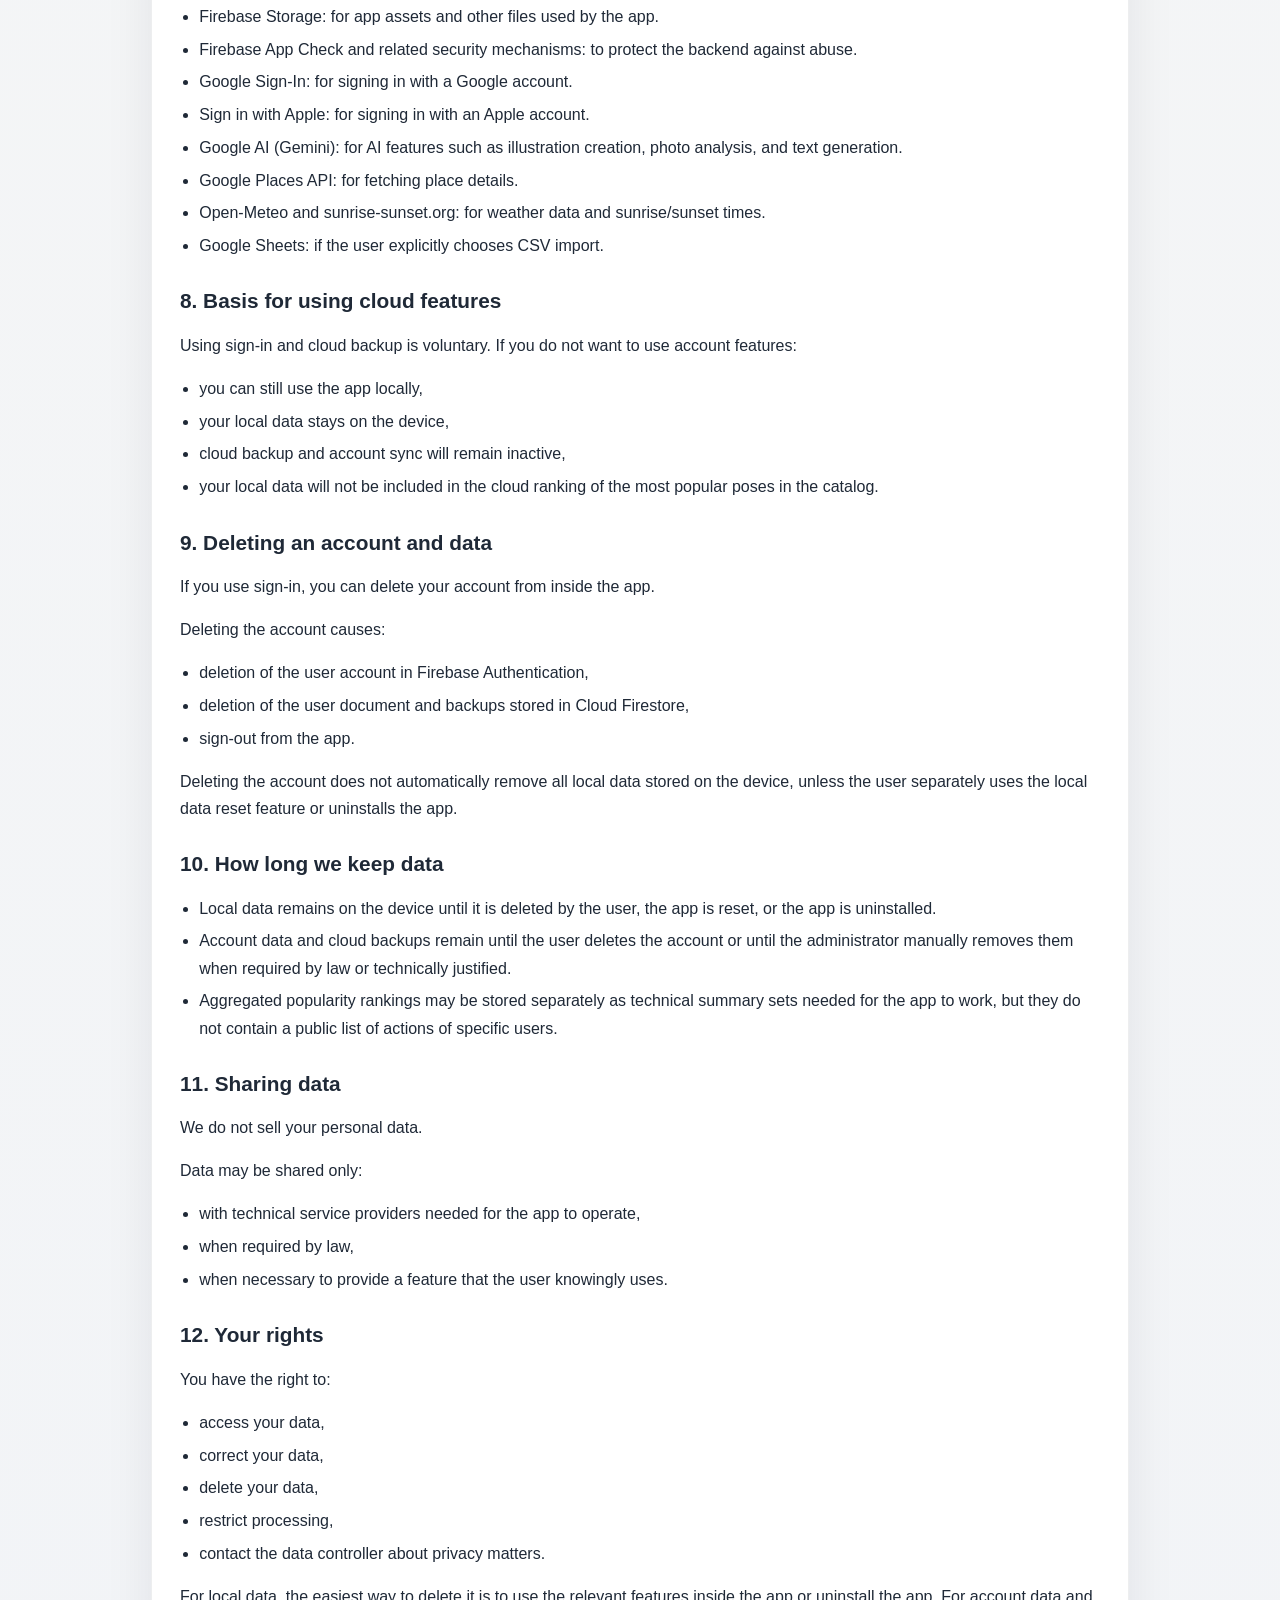
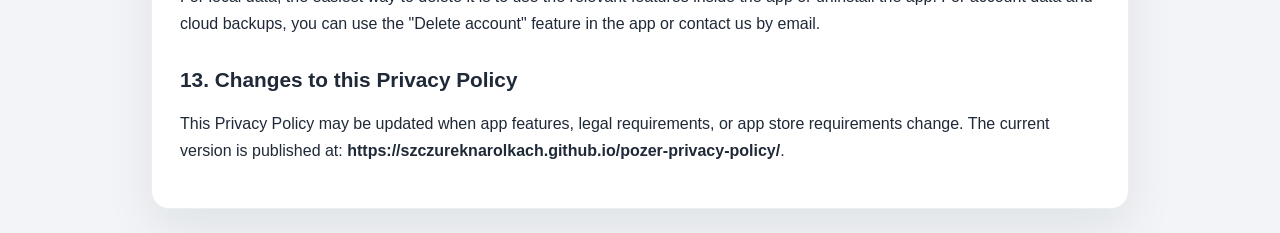
==== commit 53a48896: "Remove outdated proxy note and language hint" ====
--- a/index.html
+++ b/index.html
@@ -13,7 +13,6 @@
       <div class="language-bar">
         <div class="language-copy">
           <strong id="language-label">Język strony</strong>
-          <span id="language-hint">Jeśli otworzyłeś tę stronę z aplikacji Pozer, właściwy język wybierze się automatycznie.</span>
         </div>
         <div class="language-switcher" id="language-switcher" aria-label="Language switcher"></div>
       </div>
